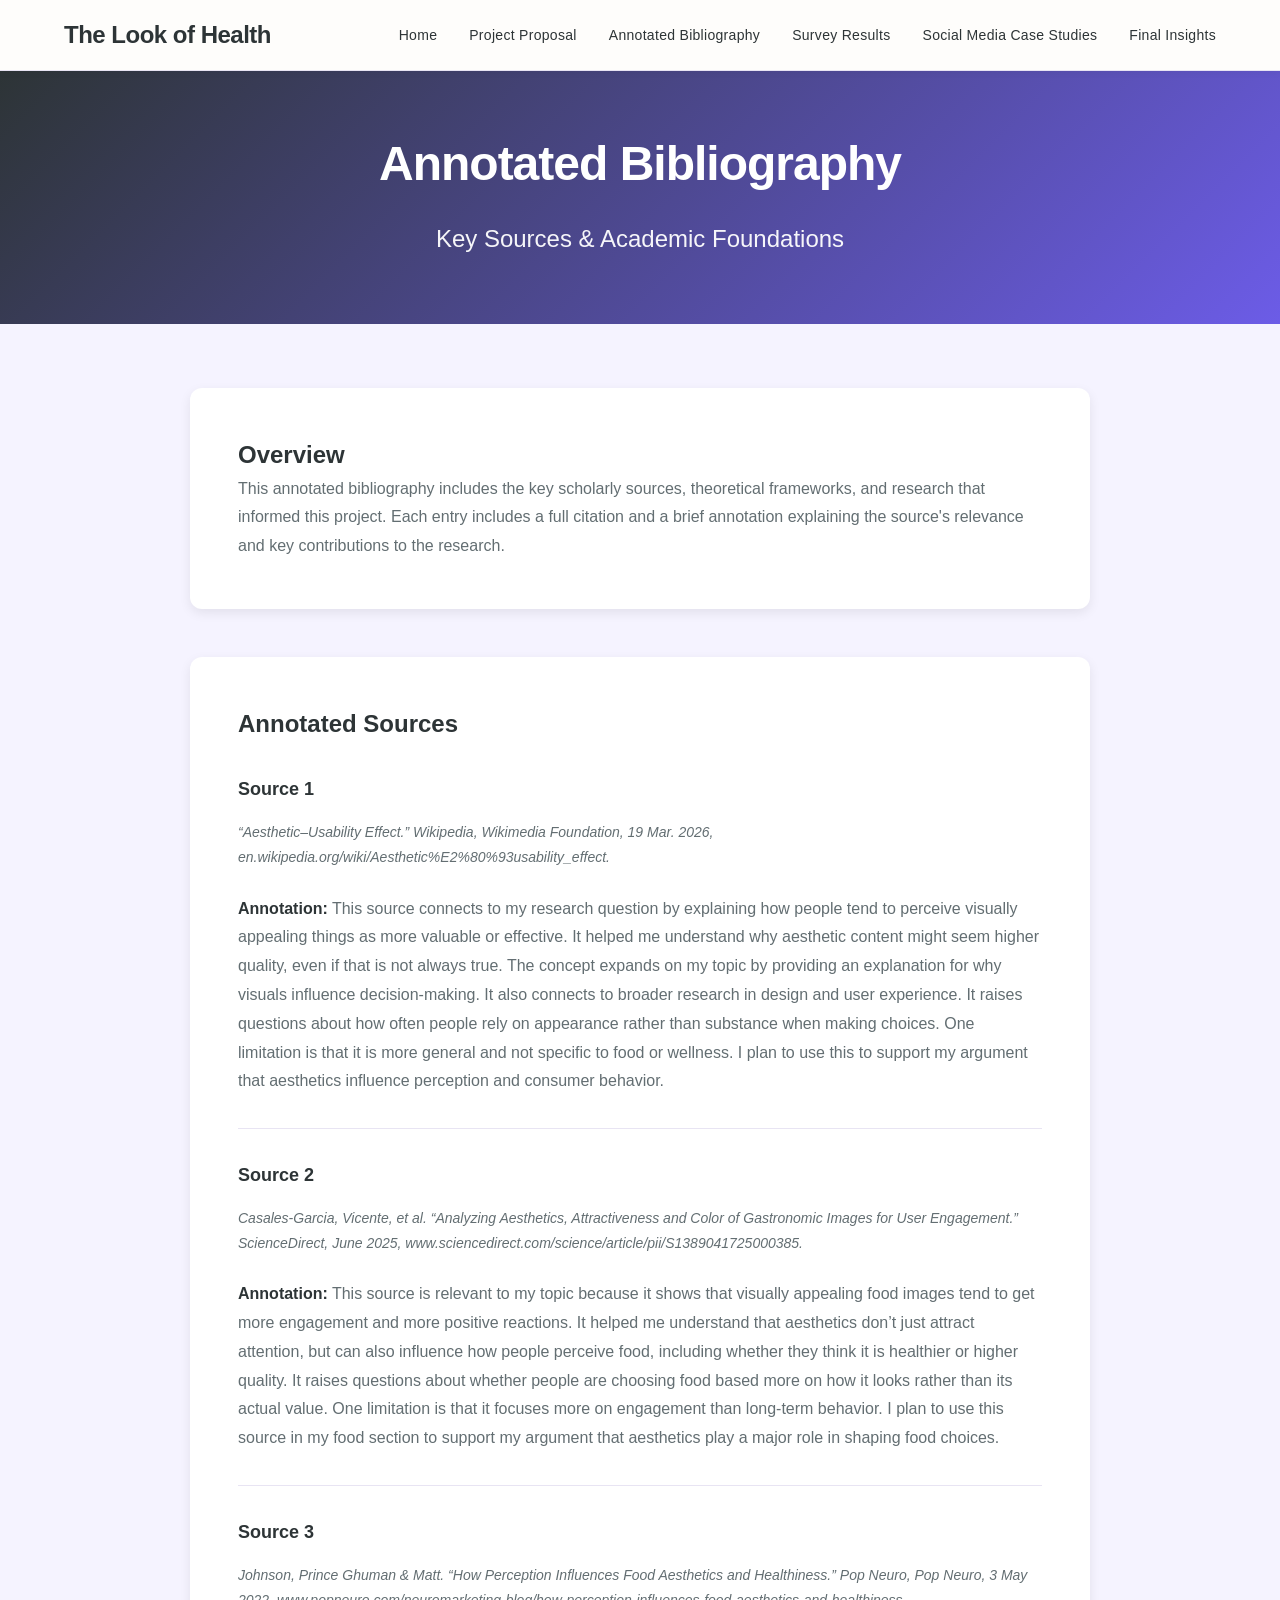
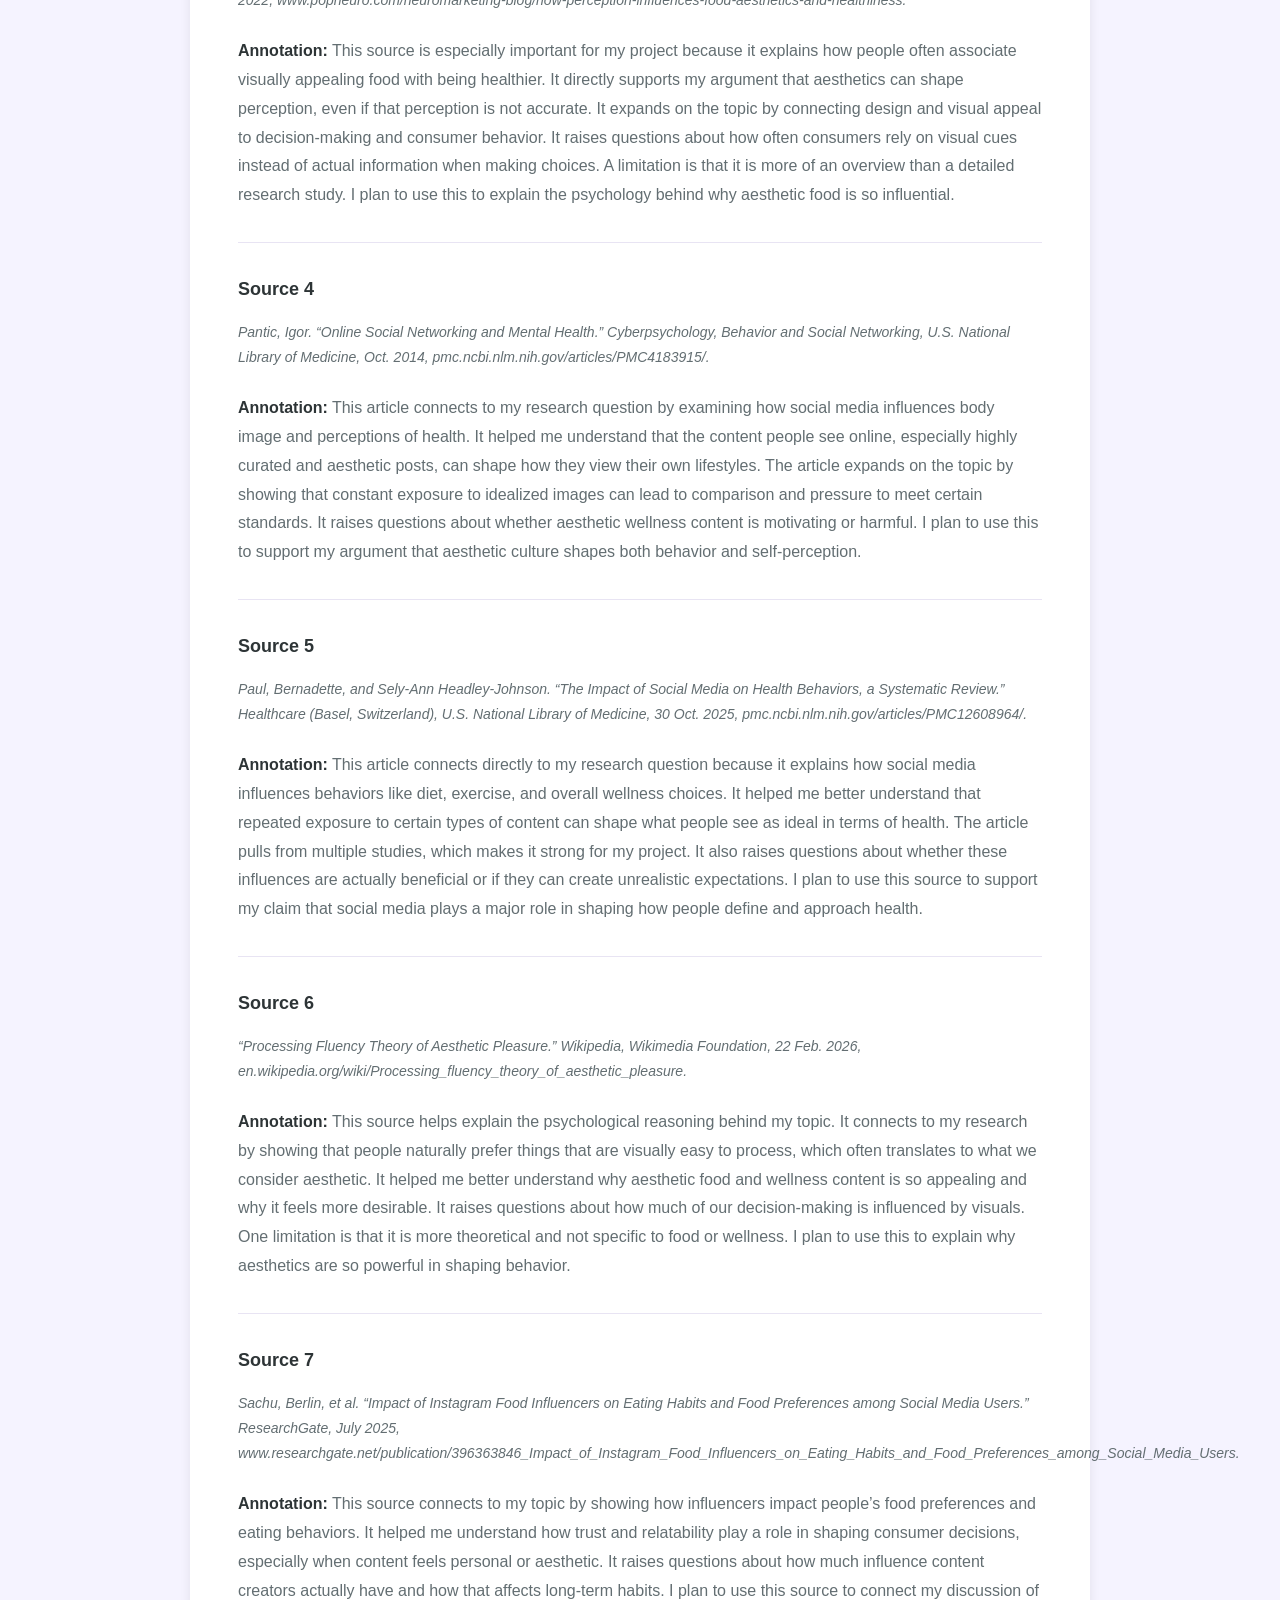
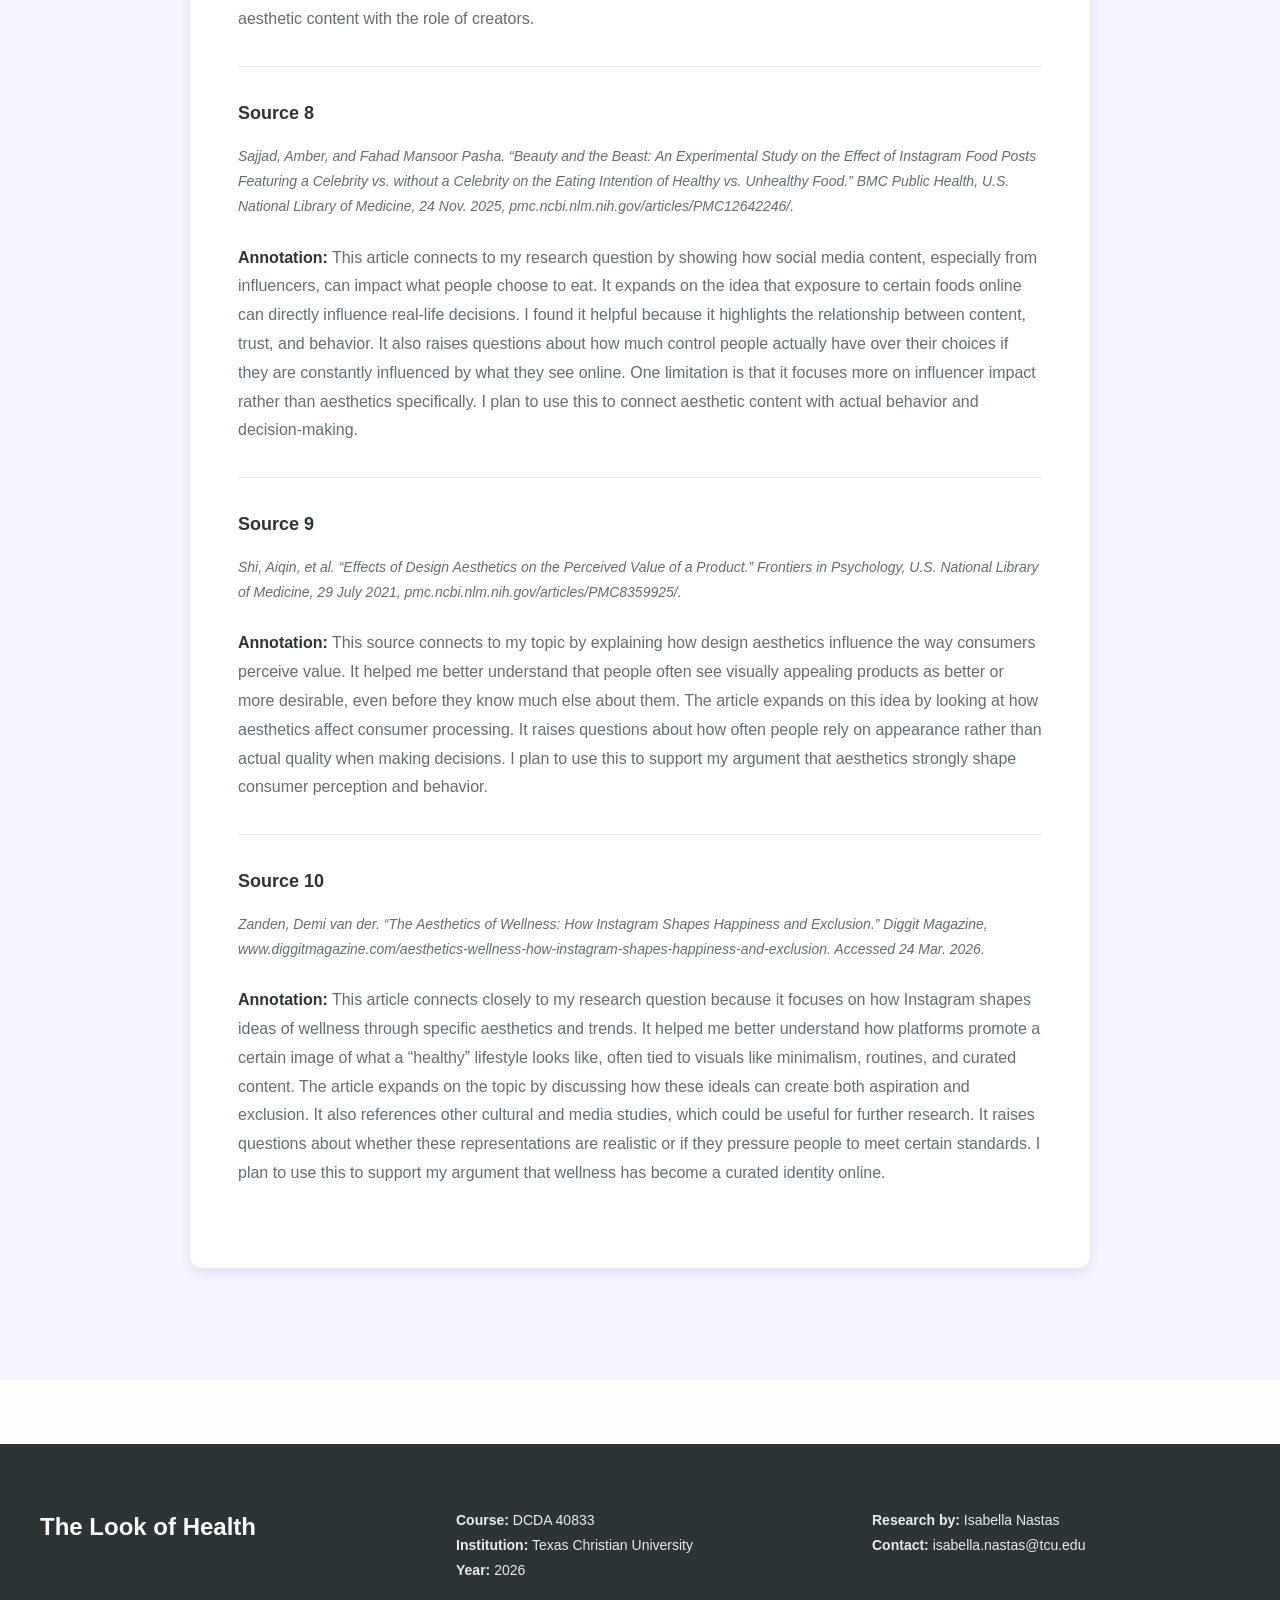
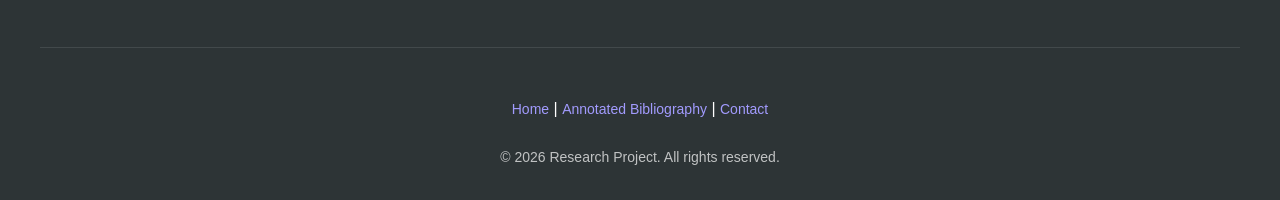
==== bibliography.html @ c499a83d "Pages set up Set up of all pages and insert content on proposal and biblipgraphy" ====
<!DOCTYPE html>
<html lang="en">
<head>
    <meta charset="UTF-8">
    <meta name="viewport" content="width=device-width, initial-scale=1.0">
    <title>Annotated Bibliography - The Look of Health</title>
    <link rel="stylesheet" href="styles.css">
</head>
<body>
    <!-- ==================== NAVIGATION BAR ==================== -->
    <nav class="navbar">
        <div class="nav-container">
            <div class="nav-brand">
                <a href="index.html">The Look of Health</a>
            </div>

            <!-- Hamburger Menu for Mobile -->
            <button class="nav-toggle" id="navToggle" aria-label="Toggle navigation">
                <span></span>
                <span></span>
                <span></span>
            </button>

            <!-- Navigation Menu -->
            <ul class="nav-menu" id="navMenu">
                <li><a href="index.html" class="nav-link">Home</a></li>
                <li><a href="proposal.html" class="nav-link">Project Proposal</a></li>
                <li><a href="bibliography.html" class="nav-link">Annotated Bibliography</a></li>
                <li><a href="survey.html" class="nav-link">Survey Results</a></li>
                <li><a href="case-studies.html" class="nav-link">Social Media Case Studies</a></li>
                <li><a href="insights.html" class="nav-link">Final Insights</a></li>
            </ul>
        </div>
    </nav>

    <!-- ==================== PAGE HEADER ==================== -->
    <section class="page-header">
        <div class="container">
            <h1>Annotated Bibliography</h1>
            <p class="page-subtitle">Key Sources & Academic Foundations</p>
        </div>
    </section>

    <!-- ==================== MAIN CONTENT ==================== -->
    <section class="content-section bibliography-section">
        <div class="container">
            
            <!-- INTRODUCTION -->
            <div class="content-card">
                <h2>Overview</h2>
                <p>
                    This annotated bibliography includes the key scholarly sources, 
                    theoretical frameworks, and research that informed this project. 
                    Each entry includes a full citation and a brief annotation explaining 
                    the source's relevance and key contributions to the research.
                </p>
            </div>

            <!-- ANNOTATED SOURCES -->
            <div class="content-card">
                <h2>Annotated Sources</h2>
                
                <div class="bibliography-entry">
                    <h3>Source 1</h3>
                    <p class="citation">“Aesthetic–Usability Effect.” Wikipedia, Wikimedia Foundation, 19 Mar. 2026, en.wikipedia.org/wiki/Aesthetic%E2%80%93usability_effect.</p>
                    <p class="annotation">
                        <strong>Annotation:</strong> This source connects to my research question by explaining how people tend to perceive visually appealing things as more valuable or effective. It helped me understand why aesthetic content might seem higher quality, even if that is not always true. The concept expands on my topic by providing an explanation for why visuals influence decision-making. It also connects to broader research in design and user experience. It raises questions about how often people rely on appearance rather than substance when making choices. One limitation is that it is more general and not specific to food or wellness. I plan to use this to support my argument that aesthetics influence perception and consumer behavior.
                    </p>
                </div>

                <div class="bibliography-entry">
                    <h3>Source 2</h3>
                    <p class="citation">Casales-Garcia, Vicente, et al. “Analyzing Aesthetics, Attractiveness and Color of Gastronomic Images for User Engagement.” ScienceDirect, June 2025, www.sciencedirect.com/science/article/pii/S1389041725000385. </p>
                    <p class="annotation">
                        <strong>Annotation:</strong> This source is relevant to my topic because it shows that visually appealing food images tend to get more engagement and more positive reactions. It helped me understand that aesthetics don’t just attract attention, but can also influence how people perceive food, including whether they think it is healthier or higher quality. It raises questions about whether people are choosing food based more on how it looks rather than its actual value. One limitation is that it focuses more on engagement than long-term behavior. I plan to use this source in my food section to support my argument that aesthetics play a major role in shaping food choices.
                    </p>
                </div>

                <div class="bibliography-entry">
                    <h3>Source 3</h3>
                    <p class="citation">Johnson, Prince Ghuman & Matt. “How Perception Influences Food Aesthetics and Healthiness.” Pop Neuro, Pop Neuro, 3 May 2022, www.popneuro.com/neuromarketing-blog/how-perception-influences-food-aesthetics-and-healthiness.</p>
                    <p class="annotation">
                        <strong>Annotation:</strong> This source is especially important for my project because it explains how people often associate visually appealing food with being healthier. It directly supports my argument that aesthetics can shape perception, even if that perception is not accurate. It expands on the topic by connecting design and visual appeal to decision-making and consumer behavior. It raises questions about how often consumers rely on visual cues instead of actual information when making choices. A limitation is that it is more of an overview than a detailed research study. I plan to use this to explain the psychology behind why aesthetic food is so influential.
                    </p>
                </div>

                <div class="bibliography-entry">
                    <h3>Source 4</h3>
                    <p class="citation">Pantic, Igor. “Online Social Networking and Mental Health.” Cyberpsychology, Behavior and Social Networking, U.S. National Library of Medicine, Oct. 2014, pmc.ncbi.nlm.nih.gov/articles/PMC4183915/. </p>
                    <p class="annotation">
                        <strong>Annotation:</strong> This article connects to my research question by examining how social media influences body image and perceptions of health. It helped me understand that the content people see online, especially highly curated and aesthetic posts, can shape how they view their own lifestyles. The article expands on the topic by showing that constant exposure to idealized images can lead to comparison and pressure to meet certain standards. It raises questions about whether aesthetic wellness content is motivating or harmful. I plan to use this to support my argument that aesthetic culture shapes both behavior and self-perception.
                    </p>
                </div>

                <div class="bibliography-entry">
                    <h3>Source 5</h3>
                    <p class="citation">Paul, Bernadette, and Sely-Ann Headley-Johnson. “The Impact of Social Media on Health Behaviors, a Systematic Review.” Healthcare (Basel, Switzerland), U.S. National Library of Medicine, 30 Oct. 2025, pmc.ncbi.nlm.nih.gov/articles/PMC12608964/.</p>
                    <p class="annotation">
                        <strong>Annotation:</strong> This article connects directly to my research question because it explains how social media influences behaviors like diet, exercise, and overall wellness choices. It helped me better understand that repeated exposure to certain types of content can shape what people see as ideal in terms of health. The article pulls from multiple studies, which makes it strong for my project. It also raises questions about whether these influences are actually beneficial or if they can create unrealistic expectations. I plan to use this source to support my claim that social media plays a major role in shaping how people define and approach health.
                    </p>
                </div>

                <div class="bibliography-entry">
                    <h3>Source 6</h3>
                    <p class="citation">“Processing Fluency Theory of Aesthetic Pleasure.” Wikipedia, Wikimedia Foundation, 22 Feb. 2026, en.wikipedia.org/wiki/Processing_fluency_theory_of_aesthetic_pleasure. </p>
                    <p class="annotation">
                        <strong>Annotation:</strong> This source helps explain the psychological reasoning behind my topic. It connects to my research by showing that people naturally prefer things that are visually easy to process, which often translates to what we consider aesthetic. It helped me better understand why aesthetic food and wellness content is so appealing and why it feels more desirable. It raises questions about how much of our decision-making is influenced by visuals. One limitation is that it is more theoretical and not specific to food or wellness. I plan to use this to explain why aesthetics are so powerful in shaping behavior.

                    </p>
                </div>

                <div class="bibliography-entry">
                    <h3>Source 7</h3>
                    <p class="citation">Sachu, Berlin, et al. “Impact of Instagram Food Influencers on Eating Habits and Food Preferences among Social Media Users.” ResearchGate, July 2025, www.researchgate.net/publication/396363846_Impact_of_Instagram_Food_Influencers_on_Eating_Habits_and_Food_Preferences_among_Social_Media_Users. </p>
                    <p class="annotation">
                        <strong>Annotation:</strong> This source connects to my topic by showing how influencers impact people’s food preferences and eating behaviors. It helped me understand how trust and relatability play a role in shaping consumer decisions, especially when content feels personal or aesthetic. It raises questions about how much influence content creators actually have and how that affects long-term habits. I plan to use this source to connect my discussion of aesthetic content with the role of creators.

                    </p>
                </div>

                <div class="bibliography-entry">
                    <h3>Source 8</h3>
                    <p class="citation">Sajjad, Amber, and Fahad Mansoor Pasha. “Beauty and the Beast: An Experimental Study on the Effect of Instagram Food Posts Featuring a Celebrity vs. without a Celebrity on the Eating Intention of Healthy vs. Unhealthy Food.” BMC Public Health, U.S. National Library of Medicine, 24 Nov. 2025, pmc.ncbi.nlm.nih.gov/articles/PMC12642246/. </p>
                    <p class="annotation">
                        <strong>Annotation:</strong> This article connects to my research question by showing how social media content, especially from influencers, can impact what people choose to eat. It expands on the idea that exposure to certain foods online can directly influence real-life decisions. I found it helpful because it highlights the relationship between content, trust, and behavior. It also raises questions about how much control people actually have over their choices if they are constantly influenced by what they see online. One limitation is that it focuses more on influencer impact rather than aesthetics specifically. I plan to use this to connect aesthetic content with actual behavior and decision-making.
                    </p>
                </div>

                <div class="bibliography-entry">
                    <h3>Source 9</h3>
                    <p class="citation">Shi, Aiqin, et al. “Effects of Design Aesthetics on the Perceived Value of a Product.” Frontiers in Psychology, U.S. National Library of Medicine, 29 July 2021, pmc.ncbi.nlm.nih.gov/articles/PMC8359925/. </p>
                    <p class="annotation">
                        <strong>Annotation:</strong> This source connects to my topic by explaining how design aesthetics influence the way consumers perceive value. It helped me better understand that people often see visually appealing products as better or more desirable, even before they know much else about them. The article expands on this idea by looking at how aesthetics affect consumer processing. It raises questions about how often people rely on appearance rather than actual quality when making decisions. I plan to use this to support my argument that aesthetics strongly shape consumer perception and behavior.
                    </p>
                </div>

                <div class="bibliography-entry">
                    <h3>Source 10</h3>
                    <p class="citation">Zanden, Demi van der. “The Aesthetics of Wellness: How Instagram Shapes Happiness and Exclusion.” Diggit Magazine, www.diggitmagazine.com/aesthetics-wellness-how-instagram-shapes-happiness-and-exclusion. Accessed 24 Mar. 2026. </p>
                    <p class="annotation">
                        <strong>Annotation:</strong> This article connects closely to my research question because it focuses on how Instagram shapes ideas of wellness through specific aesthetics and trends. It helped me better understand how platforms promote a certain image of what a “healthy” lifestyle looks like, often tied to visuals like minimalism, routines, and curated content. The article expands on the topic by discussing how these ideals can create both aspiration and exclusion. It also references other cultural and media studies, which could be useful for further research. It raises questions about whether these representations are realistic or if they pressure people to meet certain standards. I plan to use this to support my argument that wellness has become a curated identity online.
                    </p>
                </div>
        
    </section>

    <!-- ==================== FOOTER ==================== -->
    <footer class="footer">
        <div class="footer-container">
            <div class="footer-content">
                <h3>The Look of Health</h3>
                <p>
                    <strong>Course:</strong> DCDA 40833<br>
                    <strong>Institution:</strong> Texas Christian University<br>
                    <strong>Year:</strong> 2026
                </p>
                <p>
                    <strong>Research by:</strong> Isabella Nastas<br>
                    <strong>Contact:</strong> isabella.nastas@tcu.edu
                </p>
            </div>
            <div class="footer-links">
                <a href="index.html">Home</a> | 
                <a href="bibliography.html">Annotated Bibliography</a> | 
                <a href="mailto:[your.email@university.edu]">Contact</a>
            </div>
            <p class="footer-credit">
                © 2026 Research Project. All rights reserved.
            </p>
        </div>
    </footer>

    <!-- ==================== MOBILE MENU SCRIPT ==================== -->
    <script>
        const navToggle = document.getElementById('navToggle');
        const navMenu = document.getElementById('navMenu');

        // Toggle menu visibility when hamburger is clicked
        navToggle.addEventListener('click', function() {
            navMenu.classList.toggle('active');
            navToggle.classList.toggle('active');
        });

        // Close menu when a link is clicked
        const navLinks = navMenu.querySelectorAll('a');
        navLinks.forEach(link => {
            link.addEventListener('click', function() {
                navMenu.classList.remove('active');
                navToggle.classList.remove('active');
            });
        });

        // Close menu when clicking outside
        document.addEventListener('click', function(event) {
            if (!event.target.closest('nav')) {
                navMenu.classList.remove('active');
                navToggle.classList.remove('active');
            }
        });
    </script>
</body>
</html>
---- styles.css ----
/* =====================================================
   THE LOOK OF HEALTH - RESEARCH PROJECT STYLESHEET
   
   Modern, clean, editorial design for social media
   aesthetics and wellness research
   ===================================================== */

/* ==================== VARIABLES & RESET ==================== */
:root {
    /* Color Palette: Soft, elevated, wellness-inspired */
    --color-primary: #2d3436;           /* Deep charcoal */
    --color-secondary: #a29bfe;         /* Soft lavender */
    --color-accent: #6c5ce7;            /* Purple accent */
    --color-light: #f5f3ff;             /* Off-white lavender */
    --color-cream: #fefdfb;             /* Warm cream */
    --color-border: #e8e4f3;            /* Soft border */
    --color-text-dark: #2d3436;         /* Primary text */
    --color-text-light: #636e72;        /* Secondary text */
    --color-success: #55efc4;           /* Soft teal */
    
    /* Spacing */
    --space-xs: 0.5rem;
    --space-sm: 1rem;
    --space-md: 1.5rem;
    --space-lg: 2rem;
    --space-xl: 3rem;
    --space-xxl: 4rem;
    
    /* Typography */
    --font-family: -apple-system, BlinkMacSystemFont, 'Segoe UI', 'Helvetica Neue', sans-serif;
    --font-mono: 'Courier New', monospace;
    --font-size-sm: 0.875rem;
    --font-size-base: 1rem;
    --font-size-lg: 1.125rem;
    --font-size-xl: 1.5rem;
    --font-size-2xl: 2rem;
    --font-size-3xl: 2.5rem;
    --font-size-4xl: 3rem;
    
    /* Line Heights */
    --line-height: 1.6;
    --line-height-tight: 1.2;
    --line-height-loose: 1.8;
    
    /* Shadows */
    --shadow-sm: 0 1px 2px rgba(0, 0, 0, 0.05);
    --shadow-md: 0 4px 12px rgba(0, 0, 0, 0.08);
    --shadow-lg: 0 12px 24px rgba(0, 0, 0, 0.12);
    
    /* Border Radius */
    --radius-sm: 4px;
    --radius-md: 8px;
    --radius-lg: 12px;
}

/* Reset and Global Styles */
* {
    margin: 0;
    padding: 0;
    box-sizing: border-box;
}

html {
    scroll-behavior: smooth;
}

body {
    font-family: var(--font-family);
    font-size: var(--font-size-base);
    line-height: var(--line-height);
    color: var(--color-text-dark);
    background-color: var(--color-cream);
}

/* ==================== UTILITY CLASSES ==================== */
.container {
    max-width: 1200px;
    margin: 0 auto;
    padding: 0 var(--space-md);
}

/* ==================== NAVIGATION BAR ==================== */
.navbar {
    background-color: var(--color-cream);
    border-bottom: 1px solid var(--color-border);
    position: sticky;
    top: 0;
    z-index: 1000;
    box-shadow: 0 2px 8px rgba(0, 0, 0, 0.04);
}

.nav-container {
    max-width: 1200px;
    margin: 0 auto;
    padding: var(--space-sm) var(--space-md);
    display: flex;
    justify-content: space-between;
    align-items: center;
}

.nav-brand a {
    font-size: var(--font-size-xl);
    font-weight: 700;
    color: var(--color-primary);
    text-decoration: none;
    letter-spacing: -0.5px;
    transition: color 0.3s ease;
}

.nav-brand a:hover {
    color: var(--color-accent);
}

/* Navigation Menu */
.nav-menu {
    display: flex;
    list-style: none;
    gap: var(--space-lg);
    align-items: center;
}

.nav-link {
    color: var(--color-text-dark);
    text-decoration: none;
    font-size: var(--font-size-sm);
    font-weight: 500;
    letter-spacing: 0.3px;
    transition: color 0.3s ease;
    position: relative;
}

.nav-link:hover {
    color: var(--color-accent);
}

.nav-link::after {
    content: '';
    position: absolute;
    bottom: -4px;
    left: 0;
    width: 0;
    height: 2px;
    background-color: var(--color-accent);
    transition: width 0.3s ease;
}

.nav-link:hover::after {
    width: 100%;
}

/* Mobile Menu Toggle Button */
.nav-toggle {
    display: none;
    flex-direction: column;
    background: none;
    border: none;
    cursor: pointer;
    gap: 5px;
}

.nav-toggle span {
    width: 24px;
    height: 2px;
    background-color: var(--color-text-dark);
    transition: all 0.3s ease;
    border-radius: 2px;
}

.nav-toggle.active span:nth-child(1) {
    transform: rotate(45deg) translate(8px, 8px);
}

.nav-toggle.active span:nth-child(2) {
    opacity: 0;
}

.nav-toggle.active span:nth-child(3) {
    transform: rotate(-45deg) translate(8px, -8px);
}

/* ==================== RESPONSIVE NAVIGATION ==================== */
@media (max-width: 768px) {
    .nav-toggle {
        display: flex;
    }

    .nav-menu {
        position: absolute;
        top: 100%;
        left: 0;
        width: 100%;
        background-color: var(--color-cream);
        flex-direction: column;
        gap: 0;
        max-height: 0;
        overflow: hidden;
        transition: max-height 0.3s ease;
        border-top: 1px solid var(--color-border);
        border-bottom: 1px solid var(--color-border);
    }

    .nav-menu.active {
        max-height: 500px;
    }

    .nav-link {
        display: block;
        padding: var(--space-sm) var(--space-md);
        border-bottom: 1px solid var(--color-border);
    }

    .nav-link::after {
        display: none;
    }
}

/* ==================== HERO SECTION ==================== */
.hero {
    background: linear-gradient(135deg, var(--color-primary) 0%, var(--color-accent) 100%);
    color: white;
    padding: var(--space-xxl) var(--space-md);
    text-align: center;
    min-height: 60vh;
    display: flex;
    align-items: center;
    justify-content: center;
}

.hero-content {
    max-width: 900px;
    margin: 0 auto;
}

.hero-title {
    font-size: var(--font-size-4xl);
    font-weight: 700;
    margin-bottom: var(--space-md);
    letter-spacing: -1px;
    line-height: var(--line-height-tight);
}

.hero-subtitle {
    font-size: var(--font-size-2xl);
    font-weight: 300;
    margin-bottom: var(--space-lg);
    opacity: 0.95;
    line-height: var(--line-height-loose);
}

.hero-description {
    font-size: var(--font-size-lg);
    opacity: 0.9;
    line-height: var(--line-height-loose);
    max-width: 700px;
    margin: 0 auto;
}

@media (max-width: 768px) {
    .hero {
        padding: var(--space-xl) var(--space-md);
        min-height: auto;
    }

    .hero-title {
        font-size: var(--font-size-3xl);
    }

    .hero-subtitle {
        font-size: var(--font-size-xl);
    }

    .hero-description {
        font-size: var(--font-size-base);
    }
}

/* ==================== INTRO SECTION ==================== */
.intro-section {
    background-color: var(--color-light);
    padding: var(--space-xxl) var(--space-md);
}

.intro-wrapper {
    max-width: 800px;
    margin: 0 auto;
}

.intro-paragraph {
    font-size: var(--font-size-lg);
    line-height: var(--line-height-loose);
    margin-bottom: var(--space-lg);
    color: var(--color-text-dark);
}

.cta-link {
    display: inline-block;
    color: var(--color-accent);
    text-decoration: none;
    font-weight: 600;
    font-size: var(--font-size-lg);
    margin-top: var(--space-md);
    transition: all 0.3s ease;
    position: relative;
}

.cta-link::after {
    content: '';
    position: absolute;
    bottom: -4px;
    left: 0;
    width: 0;
    height: 2px;
    background-color: var(--color-accent);
    transition: width 0.3s ease;
}

.cta-link:hover::after {
    width: 100%;
}

/* ==================== SECTION TITLES ==================== */
.section-title {
    font-size: var(--font-size-3xl);
    font-weight: 700;
    margin-bottom: var(--space-md);
    color: var(--color-primary);
    letter-spacing: -0.5px;
    line-height: var(--line-height-tight);
}

.section-subtitle {
    font-size: var(--font-size-lg);
    color: var(--color-text-light);
    text-align: center;
    margin-bottom: var(--space-xl);
}

.section-intro {
    font-size: var(--font-size-lg);
    color: var(--color-text-light);
    text-align: center;
    margin-bottom: var(--space-xl);
    max-width: 800px;
    margin-left: auto;
    margin-right: auto;
}

/* ==================== PAGE HEADER ==================== */
.page-header {
    background: linear-gradient(135deg, var(--color-primary) 0%, var(--color-accent) 100%);
    color: white;
    padding: var(--space-xxl) var(--space-md);
    text-align: center;
}

.page-header h1 {
    font-size: var(--font-size-4xl);
    font-weight: 700;
    margin-bottom: var(--space-md);
    letter-spacing: -1px;
    line-height: var(--line-height-tight);
}

.page-subtitle {
    font-size: var(--font-size-xl);
    font-weight: 300;
    opacity: 0.95;
    line-height: var(--line-height-loose);
}

@media (max-width: 768px) {
    .page-header {
        padding: var(--space-xl) var(--space-md);
    }

    .page-header h1 {
        font-size: var(--font-size-3xl);
    }

    .page-subtitle {
        font-size: var(--font-size-lg);
    }
}

/* ==================== THEMES SECTION ==================== */
.themes-section {
    background-color: var(--color-cream);
    padding: var(--space-xxl) var(--space-md);
}

.themes-grid {
    display: grid;
    grid-template-columns: repeat(auto-fit, minmax(280px, 1fr));
    gap: var(--space-xl);
    margin-top: var(--space-xl);
}

.theme-card {
    background-color: white;
    padding: var(--space-xl);
    border-radius: var(--radius-lg);
    box-shadow: var(--shadow-md);
    transition: all 0.3s ease;
    border-top: 4px solid var(--color-accent);
}

.theme-card:hover {
    transform: translateY(-4px);
    box-shadow: var(--shadow-lg);
}

.theme-card h3 {
    font-size: var(--font-size-xl);
    color: var(--color-primary);
    margin-bottom: var(--space-md);
    font-weight: 600;
}

.theme-card p {
    color: var(--color-text-light);
    line-height: var(--line-height-loose);
}

/* ==================== FINDINGS SECTION ==================== */
.findings-section {
    background-color: var(--color-light);
    padding: var(--space-xxl) var(--space-md);
}

.findings-grid {
    display: grid;
    grid-template-columns: repeat(auto-fit, minmax(300px, 1fr));
    gap: var(--space-xl);
    margin-top: var(--space-xl);
}

.finding-card {
    background-color: white;
    padding: var(--space-xl);
    border-radius: var(--radius-lg);
    box-shadow: var(--shadow-md);
    position: relative;
    overflow: hidden;
}

.finding-card::before {
    content: '';
    position: absolute;
    top: 0;
    left: 0;
    right: 0;
    height: 4px;
    background: linear-gradient(90deg, var(--color-accent), var(--color-secondary));
}

.finding-number {
    font-size: var(--font-size-3xl);
    font-weight: 700;
    color: var(--color-secondary);
    opacity: 0.3;
    margin-bottom: var(--space-sm);
}

.finding-card h3 {
    font-size: var(--font-size-xl);
    color: var(--color-primary);
    margin-bottom: var(--space-md);
    font-weight: 600;
}

.finding-card p {
    color: var(--color-text-light);
    line-height: var(--line-height-loose);
}

/* ==================== CONTENT SECTIONS ==================== */
.content-section {
    padding: var(--space-xxl) var(--space-md);
}

.proposal-section {
    background-color: var(--color-cream);
}

.bibliography-section {
    background-color: var(--color-light);
}

.survey-section {
    background-color: var(--color-cream);
}

.case-studies-section {
    background-color: var(--color-light);
}

.insights-section {
    background-color: var(--color-cream);
}

/* ==================== CONTENT CARDS ==================== */
.content-card {
    background-color: white;
    padding: var(--space-xl);
    border-radius: var(--radius-lg);
    box-shadow: var(--shadow-md);
    margin-bottom: var(--space-xl);
    max-width: 900px;
    margin-left: auto;
    margin-right: auto;
}

.content-card h3 {
    font-size: var(--font-size-xl);
    color: var(--color-primary);
    margin-bottom: var(--space-md);
    font-weight: 600;
}

.content-card p {
    color: var(--color-text-light);
    line-height: var(--line-height-loose);
    margin-bottom: var(--space-md);
}

.content-card p:last-child {
    margin-bottom: 0;
}

/* Lists within content cards */
.research-list,
.sources-list,
.implications-list {
    list-style: none;
    padding: 0;
    margin: var(--space-md) 0;
}

.research-list li,
.sources-list li,
.implications-list li {
    padding: var(--space-sm) 0 var(--space-sm) var(--space-lg);
    position: relative;
    color: var(--color-text-light);
    line-height: var(--line-height-loose);
}

.research-list li::before,
.sources-list li::before,
.implications-list li::before {
    content: '→';
    position: absolute;
    left: 0;
    color: var(--color-accent);
    font-weight: 600;
}

/* ==================== DATA PLACEHOLDERS ==================== */
.data-placeholder,
.visualization-placeholder,
.case-study-media {
    background-color: var(--color-light);
    border: 2px dashed var(--color-border);
    border-radius: var(--radius-lg);
    padding: var(--space-xxl) var(--space-md);
    text-align: center;
    margin: var(--space-xl) 0;
    min-height: 300px;
    display: flex;
    align-items: center;
    justify-content: center;
}

.data-placeholder p,
.visualization-placeholder p,
.case-study-media p {
    font-size: var(--font-size-lg);
    color: var(--color-text-light);
    font-weight: 500;
}

.data-placeholder {
    max-width: 900px;
    margin: var(--space-xl) auto;
}

.visualization-placeholder {
    min-height: 400px;
}

/* ==================== VISUALIZATION CARDS ==================== */
.visualization-card {
    background-color: white;
    padding: var(--space-xl);
    border-radius: var(--radius-lg);
    box-shadow: var(--shadow-md);
    margin-bottom: var(--space-xl);
    max-width: 900px;
    margin-left: auto;
    margin-right: auto;
}

.visualization-card h3 {
    font-size: var(--font-size-xl);
    color: var(--color-primary);
    margin-bottom: var(--space-lg);
    font-weight: 600;
}

.visualization-description {
    color: var(--color-text-light);
    line-height: var(--line-height-loose);
    font-size: var(--font-size-sm);
    margin-top: var(--space-lg);
}

/* ==================== CASE STUDY CARDS ==================== */
.case-study-card {
    background-color: white;
    padding: var(--space-xl);
    border-radius: var(--radius-lg);
    box-shadow: var(--shadow-md);
    margin-bottom: var(--space-xl);
    max-width: 900px;
    margin-left: auto;
    margin-right: auto;
}

.case-study-card h2 {
    font-size: var(--font-size-xl);
    color: var(--color-primary);
    margin-bottom: var(--space-md);
    font-weight: 600;
}

.case-study-meta {
    font-size: var(--font-size-sm);
    color: var(--color-text-light);
    margin-bottom: var(--space-lg);
    padding-bottom: var(--space-lg);
    border-bottom: 1px solid var(--color-border);
}

.case-study-content {
    display: grid;
    grid-template-columns: 1fr 1fr;
    gap: var(--space-xl);
    align-items: start;
}

.case-study-text p {
    color: var(--color-text-light);
    line-height: var(--line-height-loose);
}

.case-study-text h3 {
    color: var(--color-primary);
    margin-bottom: var(--space-md);
    font-weight: 600;
}

.case-study-media {
    min-height: 250px;
}

@media (max-width: 768px) {
    .case-study-content {
        grid-template-columns: 1fr;
    }

    .case-study-media {
        min-height: 300px;
    }
}

/* ==================== BIBLIOGRAPHY ENTRIES ==================== */
.bibliography-entry {
    padding: var(--space-lg) 0;
    border-bottom: 1px solid var(--color-border);
}

.bibliography-entry:last-child {
    border-bottom: none;
}

.bibliography-entry h3 {
    font-size: var(--font-size-lg);
    color: var(--color-primary);
    margin-bottom: var(--space-sm);
    font-weight: 600;
}

.citation {
    font-style: italic;
    color: var(--color-text-light);
    margin-bottom: var(--space-md);
    font-size: var(--font-size-sm);
}

.annotation {
    color: var(--color-text-dark);
    line-height: var(--line-height-loose);
}

.annotation strong {
    color: var(--color-primary);
    font-weight: 600;
}

/* ==================== SURVEY QUOTES ==================== */
.survey-quote {
    border-left: 4px solid var(--color-accent);
    padding: var(--space-lg);
    padding-left: var(--space-xl);
    margin: var(--space-lg) 0;
    background-color: var(--color-light);
    border-radius: var(--radius-md);
    font-size: var(--font-size-lg);
    font-style: italic;
    color: var(--color-text-dark);
    line-height: var(--line-height-loose);
}

.survey-quote footer {
    font-style: normal;
    color: var(--color-text-light);
    margin-top: var(--space-md);
    font-size: var(--font-size-sm);
    display: block;
}

/* ==================== FOOTER ==================== */
.footer {
    background-color: var(--color-primary);
    color: white;
    padding: var(--space-xxl) var(--space-md) var(--space-lg);
    margin-top: var(--space-xxl);
}

.footer-container {
    max-width: 1200px;
    margin: 0 auto;
}

.footer-content {
    display: grid;
    grid-template-columns: repeat(auto-fit, minmax(300px, 1fr));
    gap: var(--space-xl);
    margin-bottom: var(--space-xl);
    padding-bottom: var(--space-xl);
    border-bottom: 1px solid rgba(255, 255, 255, 0.1);
}

.footer-content h3 {
    font-size: var(--font-size-xl);
    margin-bottom: var(--space-md);
    font-weight: 600;
}

.footer-content p {
    font-size: var(--font-size-sm);
    line-height: var(--line-height-loose);
    opacity: 0.9;
    margin-bottom: var(--space-sm);
}

.footer-content strong {
    font-weight: 600;
}

.footer-links {
    text-align: center;
    margin-bottom: var(--space-md);
}

.footer-links a {
    color: var(--color-secondary);
    text-decoration: none;
    font-size: var(--font-size-sm);
    transition: color 0.3s ease;
}

.footer-links a:hover {
    color: white;
}

.footer-credit {
    text-align: center;
    font-size: var(--font-size-sm);
    opacity: 0.7;
}

@media (max-width: 768px) {
    .footer-content {
        grid-template-columns: 1fr;
    }
}

/* ==================== RESPONSIVE ADJUSTMENTS ==================== */
@media (max-width: 768px) {
    :root {
        --font-size-3xl: 1.875rem;
        --font-size-2xl: 1.5rem;
        --font-size-xl: 1.25rem;
    }

    .section-title {
        font-size: var(--font-size-2xl);
    }

    .themes-grid,
    .findings-grid {
        grid-template-columns: 1fr;
    }

    .content-card {
        padding: var(--space-lg);
    }
}

@media (max-width: 480px) {
    :root {
        --space-xxl: 2.5rem;
        --space-xl: 1.5rem;
        --font-size-4xl: 2rem;
        --font-size-3xl: 1.5rem;
    }

    .hero {
        padding: var(--space-xl) var(--space-md);
    }

    .hero-title {
        font-size: var(--font-size-3xl);
    }

    .hero-subtitle {
        font-size: var(--font-size-lg);
    }

    .nav-brand a {
        font-size: var(--font-size-lg);
    }

    .data-placeholder,
    .visualization-placeholder {
        min-height: 250px;
    }
}

/* ==================== ACCESSIBILITY ==================== */
@media (prefers-reduced-motion: reduce) {
    * {
        animation-duration: 0.01ms !important;
        animation-iteration-count: 1 !important;
        transition-duration: 0.01ms !important;
    }
}

/* ==================== PRINT STYLES ==================== */
@media print {
    .navbar,
    .nav-toggle {
        display: none;
    }

    body {
        background-color: white;
    }

    .hero {
        background: var(--color-primary);
    }

    section {
        page-break-inside: avoid;
    }

    .data-placeholder,
    .visualization-placeholder,
    .case-study-media {
        border: 1px solid var(--color-border);
        page-break-inside: avoid;
    }
}
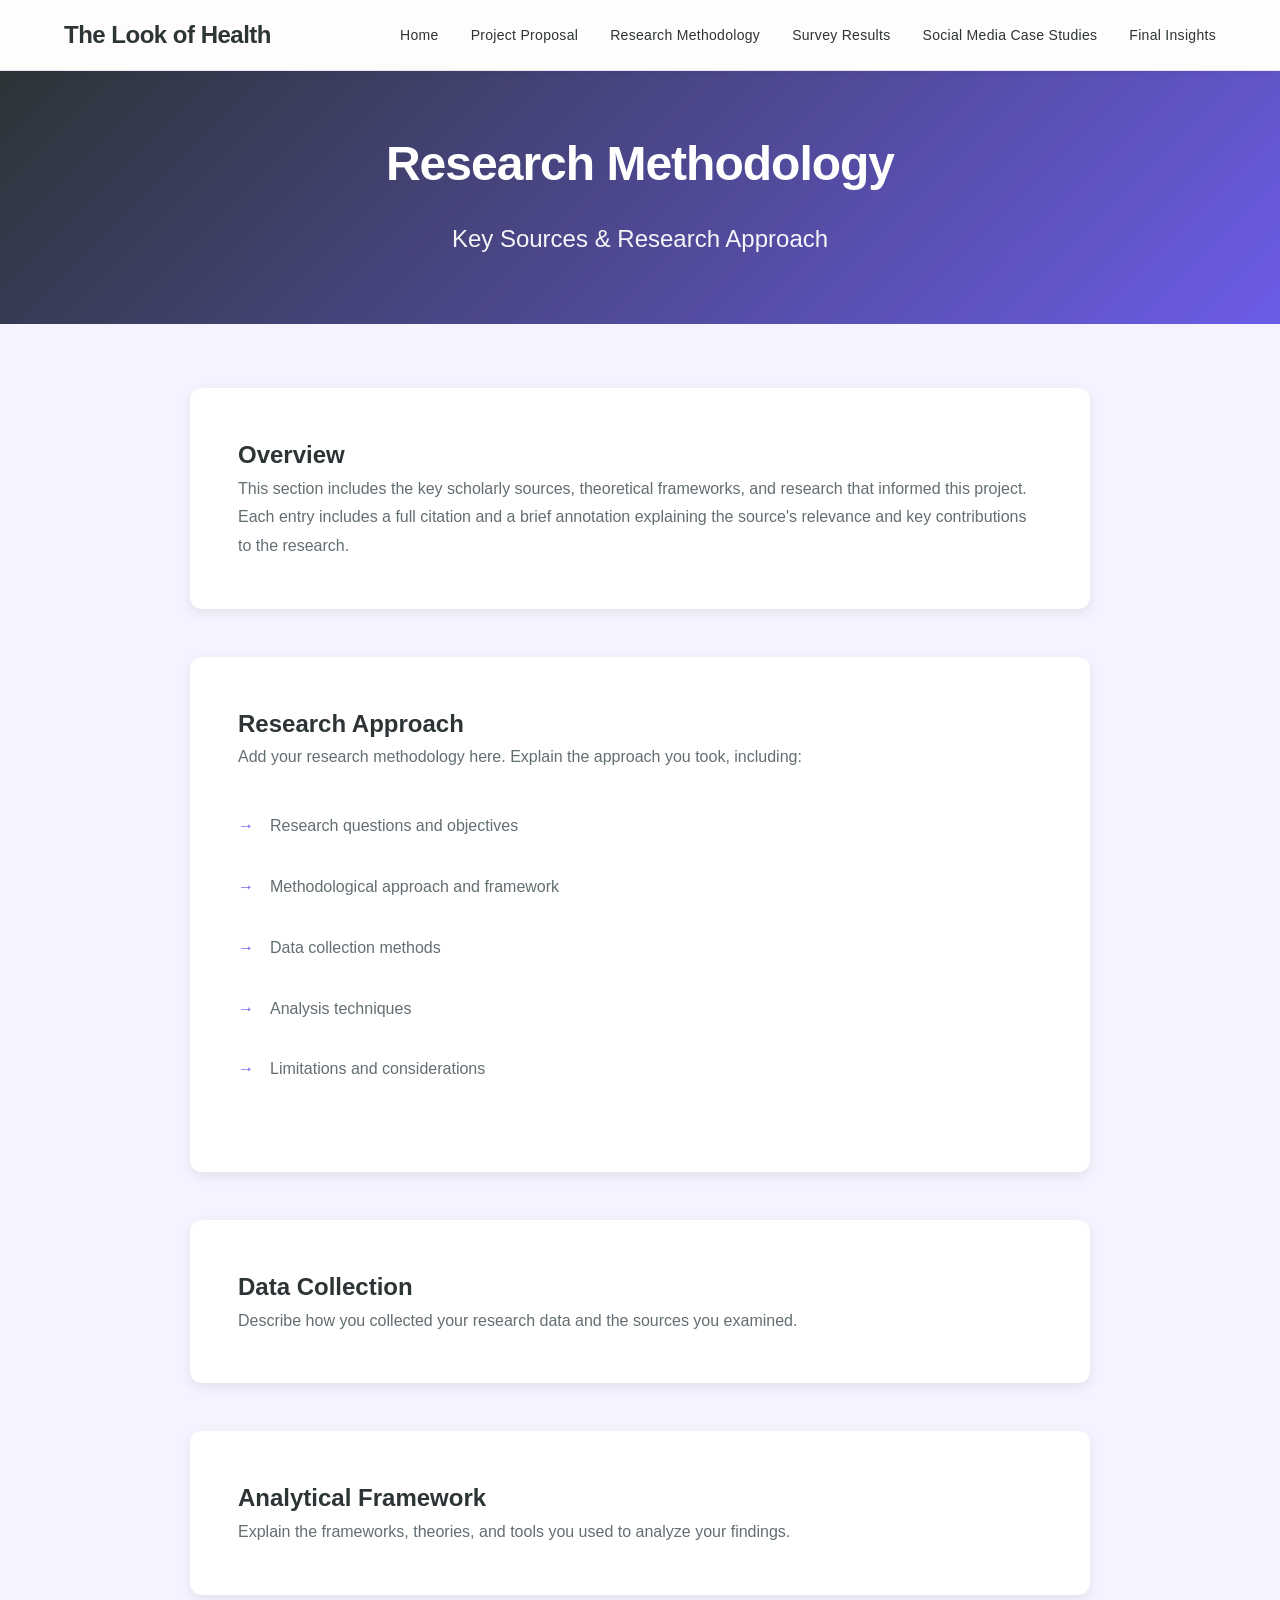
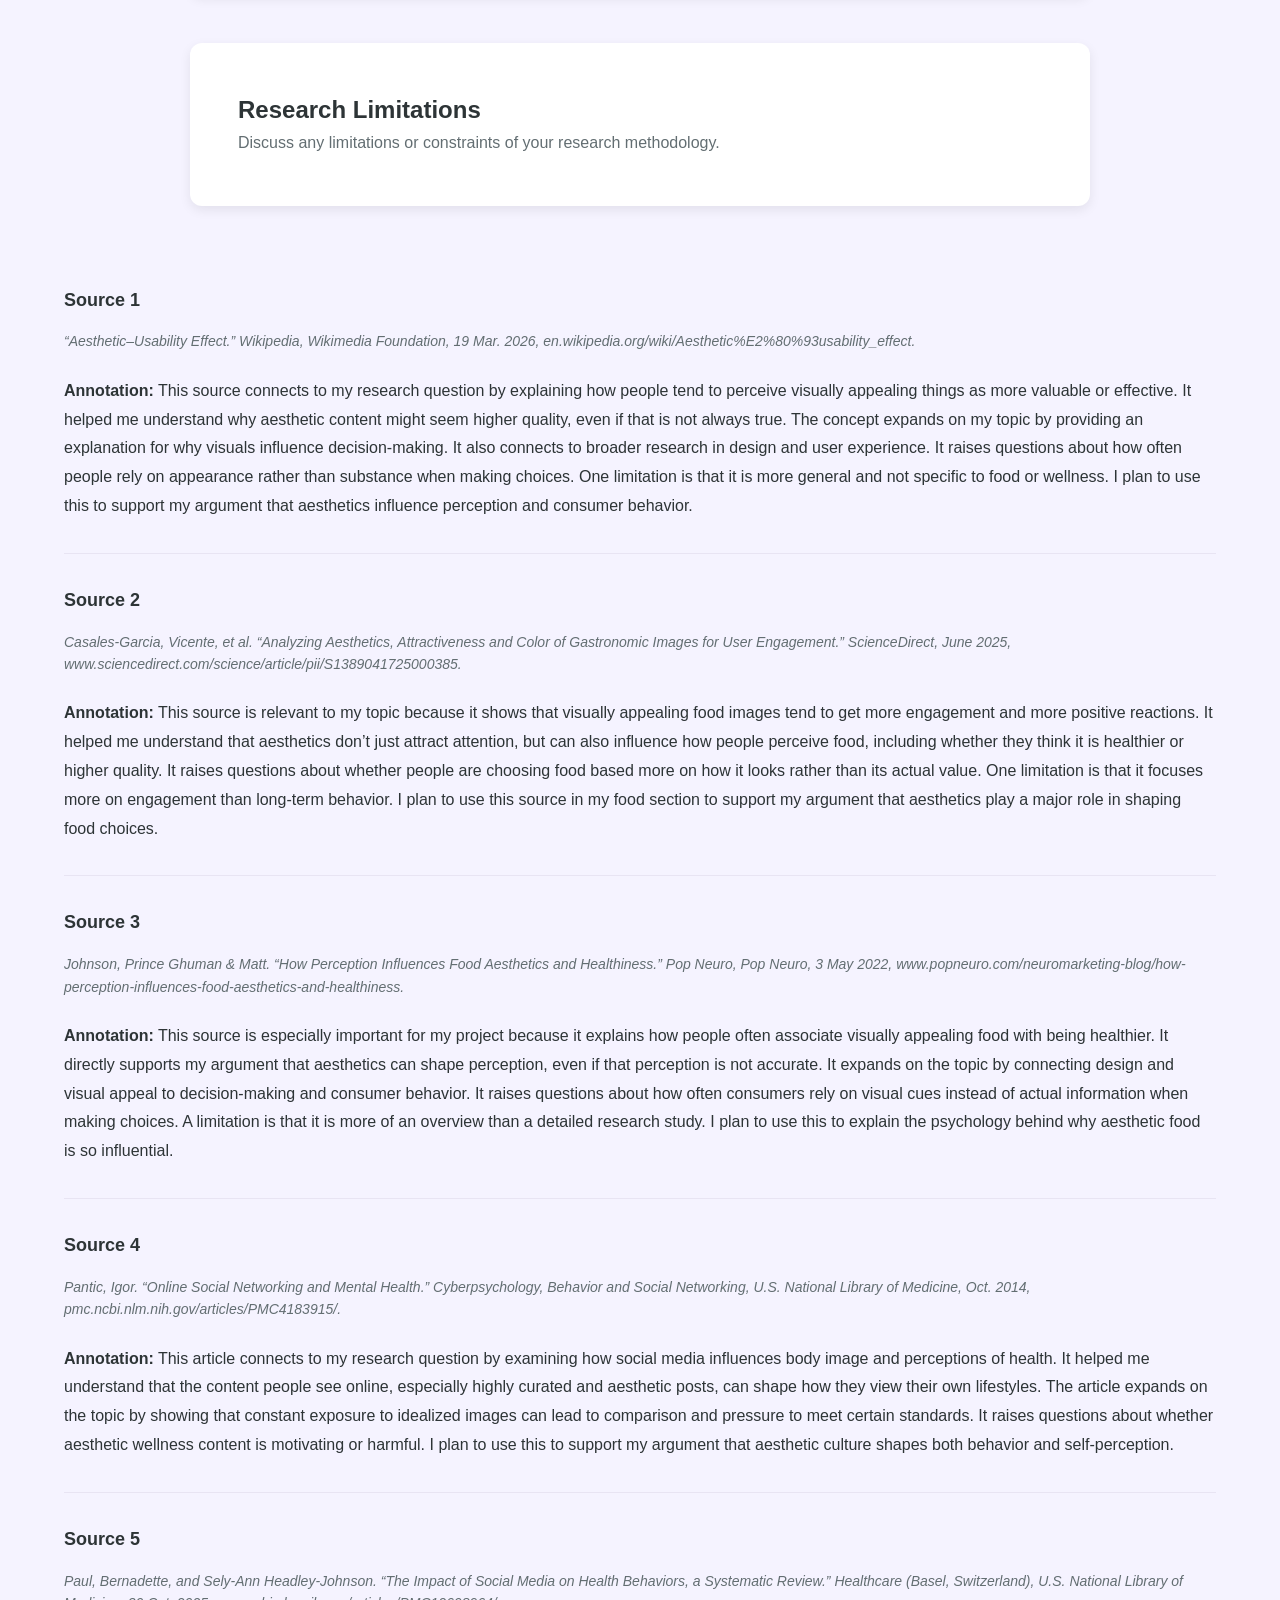
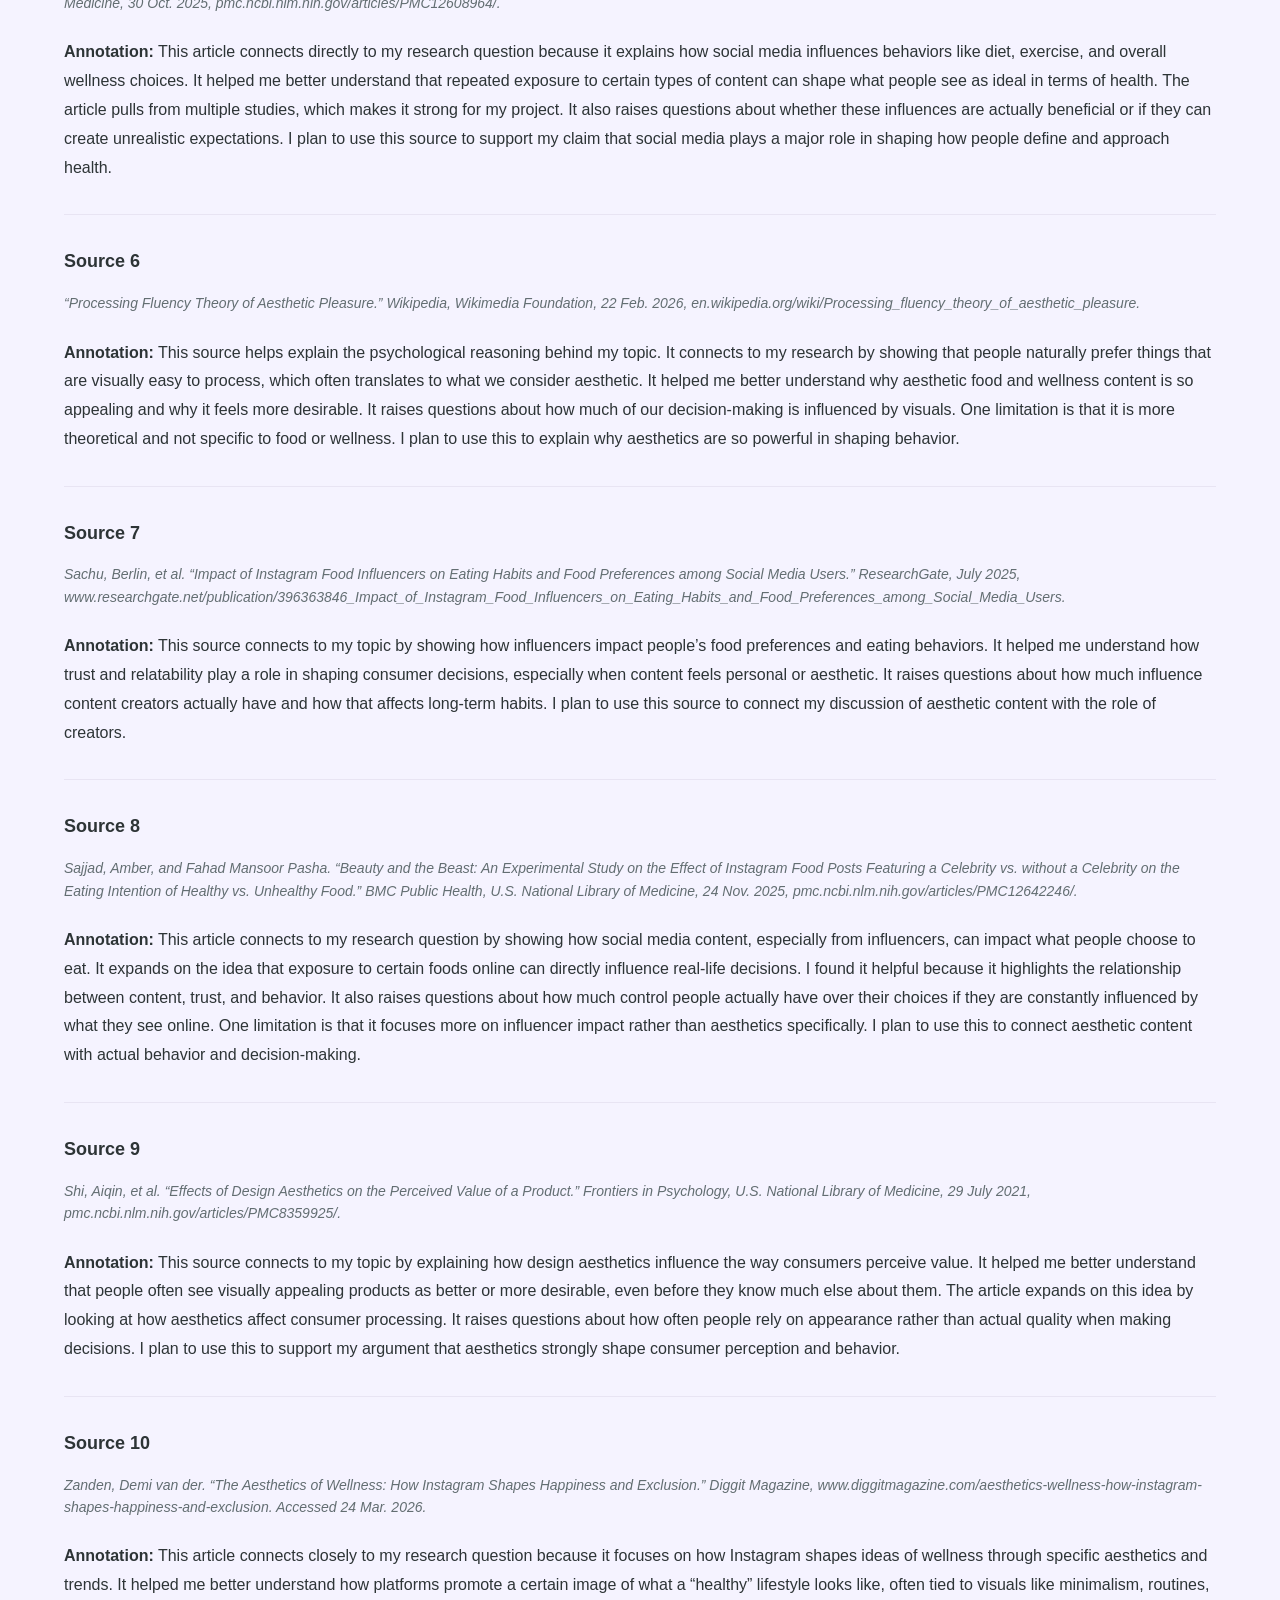
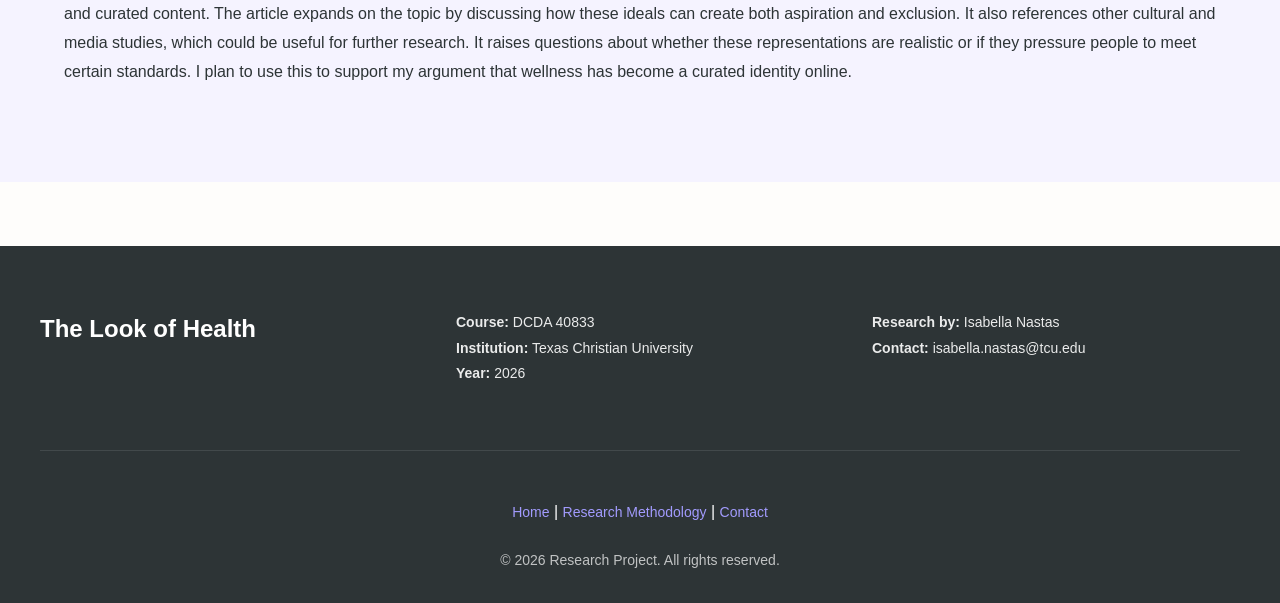
==== commit 5acaee1e: "edits lots of content added" ====
--- a/bibliography.html
+++ b/bibliography.html
@@ -3,7 +3,7 @@
 <head>
     <meta charset="UTF-8">
     <meta name="viewport" content="width=device-width, initial-scale=1.0">
-    <title>Annotated Bibliography - The Look of Health</title>
+    <title>Research Methodology - The Look of Health</title>
     <link rel="stylesheet" href="styles.css">
 </head>
 <body>
@@ -25,7 +25,7 @@
             <ul class="nav-menu" id="navMenu">
                 <li><a href="index.html" class="nav-link">Home</a></li>
                 <li><a href="proposal.html" class="nav-link">Project Proposal</a></li>
-                <li><a href="bibliography.html" class="nav-link">Annotated Bibliography</a></li>
+                <li><a href="bibliography.html" class="nav-link">Research Methodology</a></li>
                 <li><a href="survey.html" class="nav-link">Survey Results</a></li>
                 <li><a href="case-studies.html" class="nav-link">Social Media Case Studies</a></li>
                 <li><a href="insights.html" class="nav-link">Final Insights</a></li>
@@ -36,8 +36,8 @@
     <!-- ==================== PAGE HEADER ==================== -->
     <section class="page-header">
         <div class="container">
-            <h1>Annotated Bibliography</h1>
-            <p class="page-subtitle">Key Sources & Academic Foundations</p>
+            <h1>Research Methodology</h1>
+            <p class="page-subtitle">Key Sources & Research Approach</p>
         </div>
     </section>
 
@@ -49,16 +49,51 @@
             <div class="content-card">
                 <h2>Overview</h2>
                 <p>
-                    This annotated bibliography includes the key scholarly sources, 
+                    This section includes the key scholarly sources, 
                     theoretical frameworks, and research that informed this project. 
                     Each entry includes a full citation and a brief annotation explaining 
                     the source's relevance and key contributions to the research.
                 </p>
             </div>
 
-            <!-- ANNOTATED SOURCES -->
-            <div class="content-card">
-                <h2>Annotated Sources</h2>
+            <!-- RESEARCH METHODOLOGY -->
+            <div class="content-card">
+                <h2>Research Approach</h2>
+                <p>
+                    Add your research methodology here. Explain the approach you took, including:
+                </p>
+                <ul class="research-list">
+                    <li>Research questions and objectives</li>
+                    <li>Methodological approach and framework</li>
+                    <li>Data collection methods</li>
+                    <li>Analysis techniques</li>
+                    <li>Limitations and considerations</li>
+                </ul>
+            </div>
+
+            <!-- DATA COLLECTION -->
+            <div class="content-card">
+                <h2>Data Collection</h2>
+                <p>
+                    Describe how you collected your research data and the sources you examined.
+                </p>
+            </div>
+
+            <!-- ANALYTICAL FRAMEWORK -->
+            <div class="content-card">
+                <h2>Analytical Framework</h2>
+                <p>
+                    Explain the frameworks, theories, and tools you used to analyze your findings.
+                </p>
+            </div>
+
+            <!-- LIMITATIONS -->
+            <div class="content-card">
+                <h2>Research Limitations</h2>
+                <p>
+                    Discuss any limitations or constraints of your research methodology.
+                </p>
+            </div>
                 
                 <div class="bibliography-entry">
                     <h3>Source 1</h3>
@@ -139,7 +174,6 @@
                     <p class="citation">Zanden, Demi van der. “The Aesthetics of Wellness: How Instagram Shapes Happiness and Exclusion.” Diggit Magazine, www.diggitmagazine.com/aesthetics-wellness-how-instagram-shapes-happiness-and-exclusion. Accessed 24 Mar. 2026. </p>
                     <p class="annotation">
                         <strong>Annotation:</strong> This article connects closely to my research question because it focuses on how Instagram shapes ideas of wellness through specific aesthetics and trends. It helped me better understand how platforms promote a certain image of what a “healthy” lifestyle looks like, often tied to visuals like minimalism, routines, and curated content. The article expands on the topic by discussing how these ideals can create both aspiration and exclusion. It also references other cultural and media studies, which could be useful for further research. It raises questions about whether these representations are realistic or if they pressure people to meet certain standards. I plan to use this to support my argument that wellness has become a curated identity online.
-                    </p>
                 </div>
         
     </section>
@@ -161,7 +195,7 @@
             </div>
             <div class="footer-links">
                 <a href="index.html">Home</a> | 
-                <a href="bibliography.html">Annotated Bibliography</a> | 
+                <a href="bibliography.html">Research Methodology</a> | 
                 <a href="mailto:[your.email@university.edu]">Contact</a>
             </div>
             <p class="footer-credit">
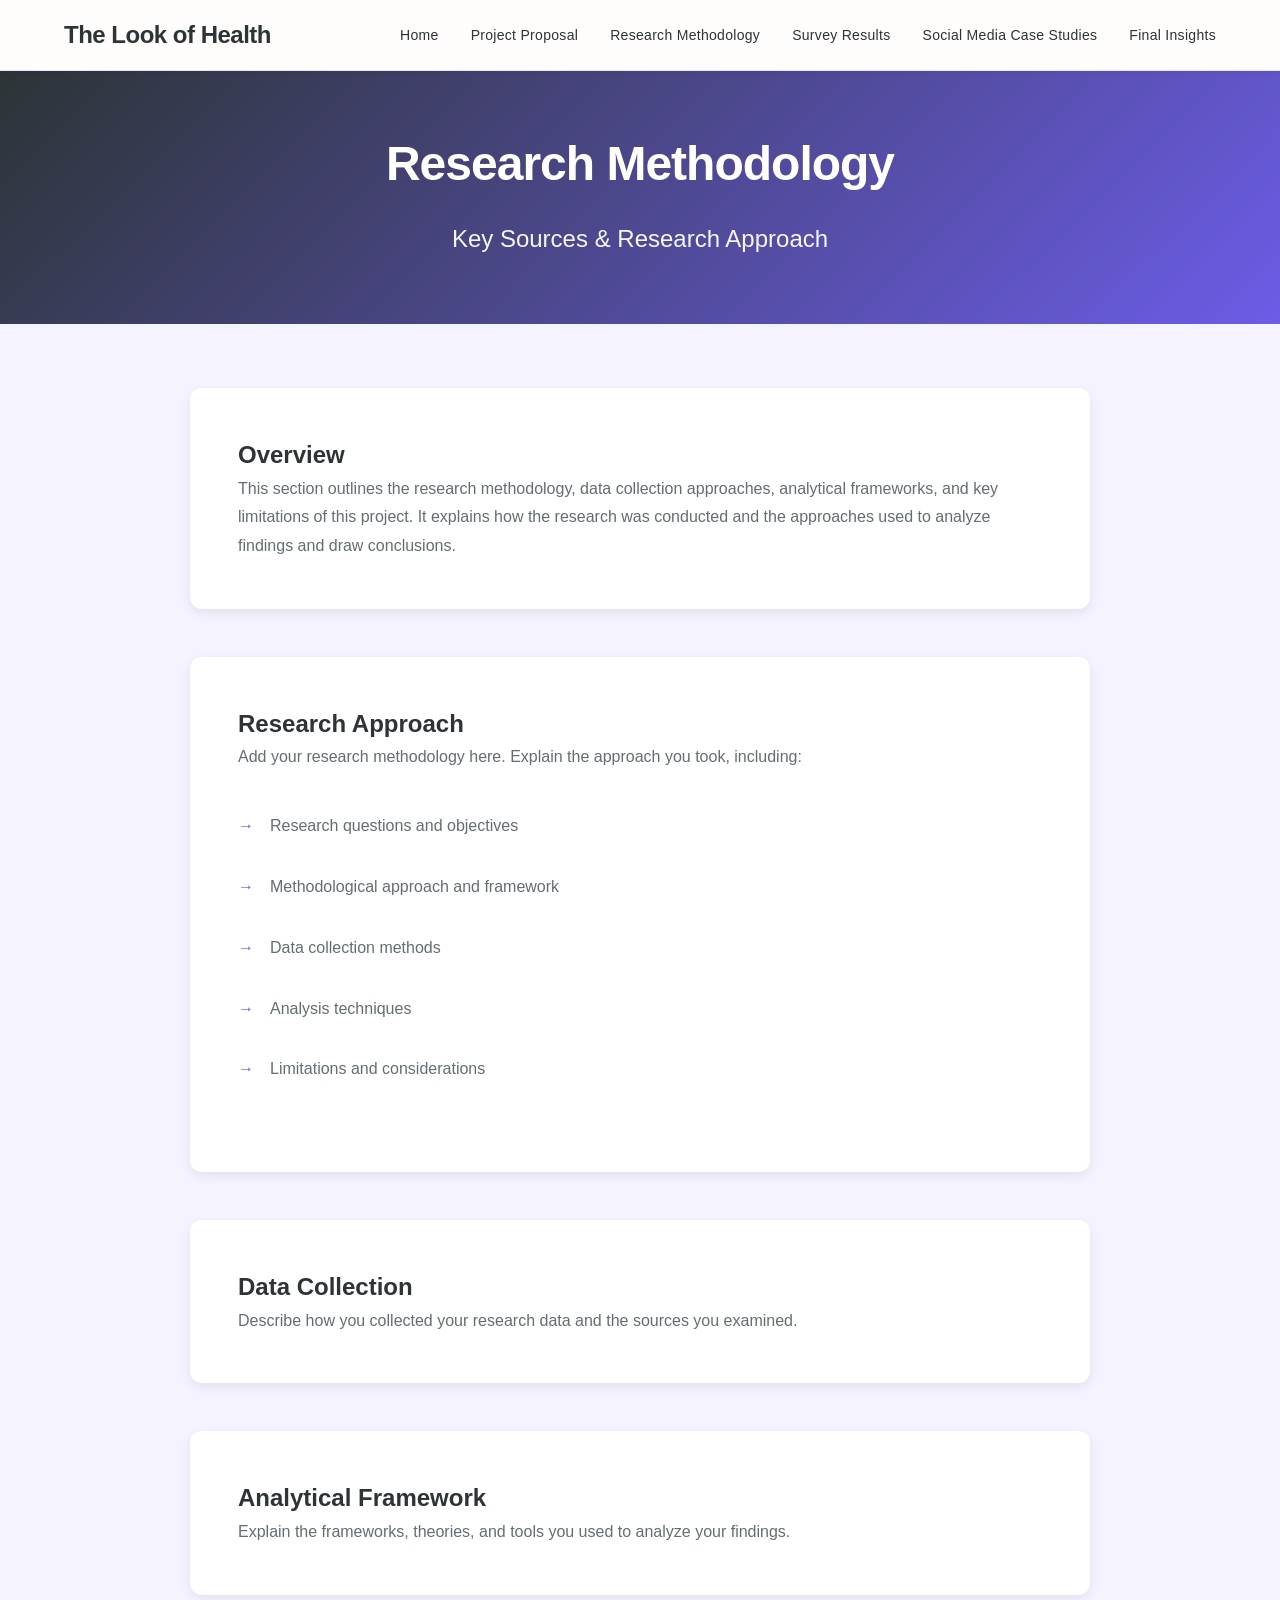
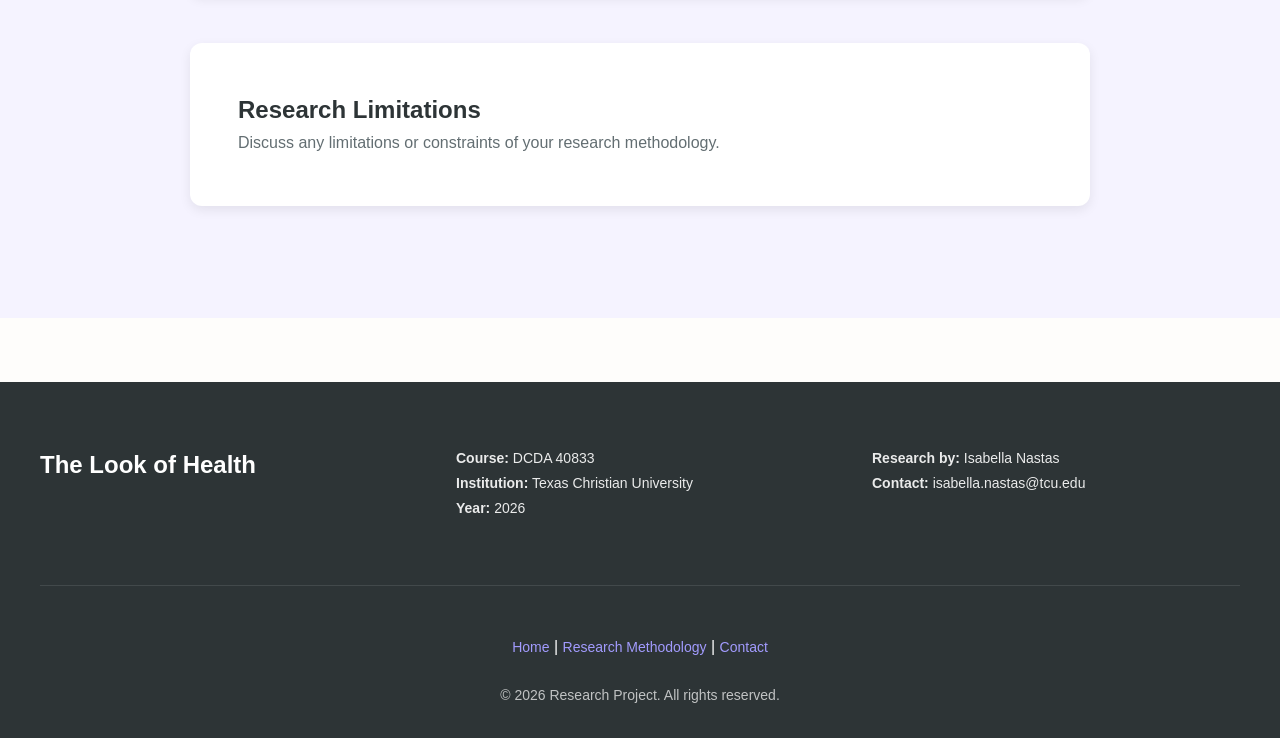
==== commit 240727c8: "more edits edits" ====
--- a/bibliography.html
+++ b/bibliography.html
@@ -49,10 +49,10 @@
             <div class="content-card">
                 <h2>Overview</h2>
                 <p>
-                    This section includes the key scholarly sources, 
-                    theoretical frameworks, and research that informed this project. 
-                    Each entry includes a full citation and a brief annotation explaining 
-                    the source's relevance and key contributions to the research.
+                    This section outlines the research methodology, data collection approaches, 
+                    analytical frameworks, and key limitations of this project. 
+                    It explains how the research was conducted and the approaches used to 
+                    analyze findings and draw conclusions.
                 </p>
             </div>
 
@@ -94,88 +94,8 @@
                     Discuss any limitations or constraints of your research methodology.
                 </p>
             </div>
-                
-                <div class="bibliography-entry">
-                    <h3>Source 1</h3>
-                    <p class="citation">“Aesthetic–Usability Effect.” Wikipedia, Wikimedia Foundation, 19 Mar. 2026, en.wikipedia.org/wiki/Aesthetic%E2%80%93usability_effect.</p>
-                    <p class="annotation">
-                        <strong>Annotation:</strong> This source connects to my research question by explaining how people tend to perceive visually appealing things as more valuable or effective. It helped me understand why aesthetic content might seem higher quality, even if that is not always true. The concept expands on my topic by providing an explanation for why visuals influence decision-making. It also connects to broader research in design and user experience. It raises questions about how often people rely on appearance rather than substance when making choices. One limitation is that it is more general and not specific to food or wellness. I plan to use this to support my argument that aesthetics influence perception and consumer behavior.
-                    </p>
-                </div>
 
-                <div class="bibliography-entry">
-                    <h3>Source 2</h3>
-                    <p class="citation">Casales-Garcia, Vicente, et al. “Analyzing Aesthetics, Attractiveness and Color of Gastronomic Images for User Engagement.” ScienceDirect, June 2025, www.sciencedirect.com/science/article/pii/S1389041725000385. </p>
-                    <p class="annotation">
-                        <strong>Annotation:</strong> This source is relevant to my topic because it shows that visually appealing food images tend to get more engagement and more positive reactions. It helped me understand that aesthetics don’t just attract attention, but can also influence how people perceive food, including whether they think it is healthier or higher quality. It raises questions about whether people are choosing food based more on how it looks rather than its actual value. One limitation is that it focuses more on engagement than long-term behavior. I plan to use this source in my food section to support my argument that aesthetics play a major role in shaping food choices.
-                    </p>
-                </div>
-
-                <div class="bibliography-entry">
-                    <h3>Source 3</h3>
-                    <p class="citation">Johnson, Prince Ghuman & Matt. “How Perception Influences Food Aesthetics and Healthiness.” Pop Neuro, Pop Neuro, 3 May 2022, www.popneuro.com/neuromarketing-blog/how-perception-influences-food-aesthetics-and-healthiness.</p>
-                    <p class="annotation">
-                        <strong>Annotation:</strong> This source is especially important for my project because it explains how people often associate visually appealing food with being healthier. It directly supports my argument that aesthetics can shape perception, even if that perception is not accurate. It expands on the topic by connecting design and visual appeal to decision-making and consumer behavior. It raises questions about how often consumers rely on visual cues instead of actual information when making choices. A limitation is that it is more of an overview than a detailed research study. I plan to use this to explain the psychology behind why aesthetic food is so influential.
-                    </p>
-                </div>
-
-                <div class="bibliography-entry">
-                    <h3>Source 4</h3>
-                    <p class="citation">Pantic, Igor. “Online Social Networking and Mental Health.” Cyberpsychology, Behavior and Social Networking, U.S. National Library of Medicine, Oct. 2014, pmc.ncbi.nlm.nih.gov/articles/PMC4183915/. </p>
-                    <p class="annotation">
-                        <strong>Annotation:</strong> This article connects to my research question by examining how social media influences body image and perceptions of health. It helped me understand that the content people see online, especially highly curated and aesthetic posts, can shape how they view their own lifestyles. The article expands on the topic by showing that constant exposure to idealized images can lead to comparison and pressure to meet certain standards. It raises questions about whether aesthetic wellness content is motivating or harmful. I plan to use this to support my argument that aesthetic culture shapes both behavior and self-perception.
-                    </p>
-                </div>
-
-                <div class="bibliography-entry">
-                    <h3>Source 5</h3>
-                    <p class="citation">Paul, Bernadette, and Sely-Ann Headley-Johnson. “The Impact of Social Media on Health Behaviors, a Systematic Review.” Healthcare (Basel, Switzerland), U.S. National Library of Medicine, 30 Oct. 2025, pmc.ncbi.nlm.nih.gov/articles/PMC12608964/.</p>
-                    <p class="annotation">
-                        <strong>Annotation:</strong> This article connects directly to my research question because it explains how social media influences behaviors like diet, exercise, and overall wellness choices. It helped me better understand that repeated exposure to certain types of content can shape what people see as ideal in terms of health. The article pulls from multiple studies, which makes it strong for my project. It also raises questions about whether these influences are actually beneficial or if they can create unrealistic expectations. I plan to use this source to support my claim that social media plays a major role in shaping how people define and approach health.
-                    </p>
-                </div>
-
-                <div class="bibliography-entry">
-                    <h3>Source 6</h3>
-                    <p class="citation">“Processing Fluency Theory of Aesthetic Pleasure.” Wikipedia, Wikimedia Foundation, 22 Feb. 2026, en.wikipedia.org/wiki/Processing_fluency_theory_of_aesthetic_pleasure. </p>
-                    <p class="annotation">
-                        <strong>Annotation:</strong> This source helps explain the psychological reasoning behind my topic. It connects to my research by showing that people naturally prefer things that are visually easy to process, which often translates to what we consider aesthetic. It helped me better understand why aesthetic food and wellness content is so appealing and why it feels more desirable. It raises questions about how much of our decision-making is influenced by visuals. One limitation is that it is more theoretical and not specific to food or wellness. I plan to use this to explain why aesthetics are so powerful in shaping behavior.
-
-                    </p>
-                </div>
-
-                <div class="bibliography-entry">
-                    <h3>Source 7</h3>
-                    <p class="citation">Sachu, Berlin, et al. “Impact of Instagram Food Influencers on Eating Habits and Food Preferences among Social Media Users.” ResearchGate, July 2025, www.researchgate.net/publication/396363846_Impact_of_Instagram_Food_Influencers_on_Eating_Habits_and_Food_Preferences_among_Social_Media_Users. </p>
-                    <p class="annotation">
-                        <strong>Annotation:</strong> This source connects to my topic by showing how influencers impact people’s food preferences and eating behaviors. It helped me understand how trust and relatability play a role in shaping consumer decisions, especially when content feels personal or aesthetic. It raises questions about how much influence content creators actually have and how that affects long-term habits. I plan to use this source to connect my discussion of aesthetic content with the role of creators.
-
-                    </p>
-                </div>
-
-                <div class="bibliography-entry">
-                    <h3>Source 8</h3>
-                    <p class="citation">Sajjad, Amber, and Fahad Mansoor Pasha. “Beauty and the Beast: An Experimental Study on the Effect of Instagram Food Posts Featuring a Celebrity vs. without a Celebrity on the Eating Intention of Healthy vs. Unhealthy Food.” BMC Public Health, U.S. National Library of Medicine, 24 Nov. 2025, pmc.ncbi.nlm.nih.gov/articles/PMC12642246/. </p>
-                    <p class="annotation">
-                        <strong>Annotation:</strong> This article connects to my research question by showing how social media content, especially from influencers, can impact what people choose to eat. It expands on the idea that exposure to certain foods online can directly influence real-life decisions. I found it helpful because it highlights the relationship between content, trust, and behavior. It also raises questions about how much control people actually have over their choices if they are constantly influenced by what they see online. One limitation is that it focuses more on influencer impact rather than aesthetics specifically. I plan to use this to connect aesthetic content with actual behavior and decision-making.
-                    </p>
-                </div>
-
-                <div class="bibliography-entry">
-                    <h3>Source 9</h3>
-                    <p class="citation">Shi, Aiqin, et al. “Effects of Design Aesthetics on the Perceived Value of a Product.” Frontiers in Psychology, U.S. National Library of Medicine, 29 July 2021, pmc.ncbi.nlm.nih.gov/articles/PMC8359925/. </p>
-                    <p class="annotation">
-                        <strong>Annotation:</strong> This source connects to my topic by explaining how design aesthetics influence the way consumers perceive value. It helped me better understand that people often see visually appealing products as better or more desirable, even before they know much else about them. The article expands on this idea by looking at how aesthetics affect consumer processing. It raises questions about how often people rely on appearance rather than actual quality when making decisions. I plan to use this to support my argument that aesthetics strongly shape consumer perception and behavior.
-                    </p>
-                </div>
-
-                <div class="bibliography-entry">
-                    <h3>Source 10</h3>
-                    <p class="citation">Zanden, Demi van der. “The Aesthetics of Wellness: How Instagram Shapes Happiness and Exclusion.” Diggit Magazine, www.diggitmagazine.com/aesthetics-wellness-how-instagram-shapes-happiness-and-exclusion. Accessed 24 Mar. 2026. </p>
-                    <p class="annotation">
-                        <strong>Annotation:</strong> This article connects closely to my research question because it focuses on how Instagram shapes ideas of wellness through specific aesthetics and trends. It helped me better understand how platforms promote a certain image of what a “healthy” lifestyle looks like, often tied to visuals like minimalism, routines, and curated content. The article expands on the topic by discussing how these ideals can create both aspiration and exclusion. It also references other cultural and media studies, which could be useful for further research. It raises questions about whether these representations are realistic or if they pressure people to meet certain standards. I plan to use this to support my argument that wellness has become a curated identity online.
-                </div>
-        
+        </div>
     </section>
 
     <!-- ==================== FOOTER ==================== -->
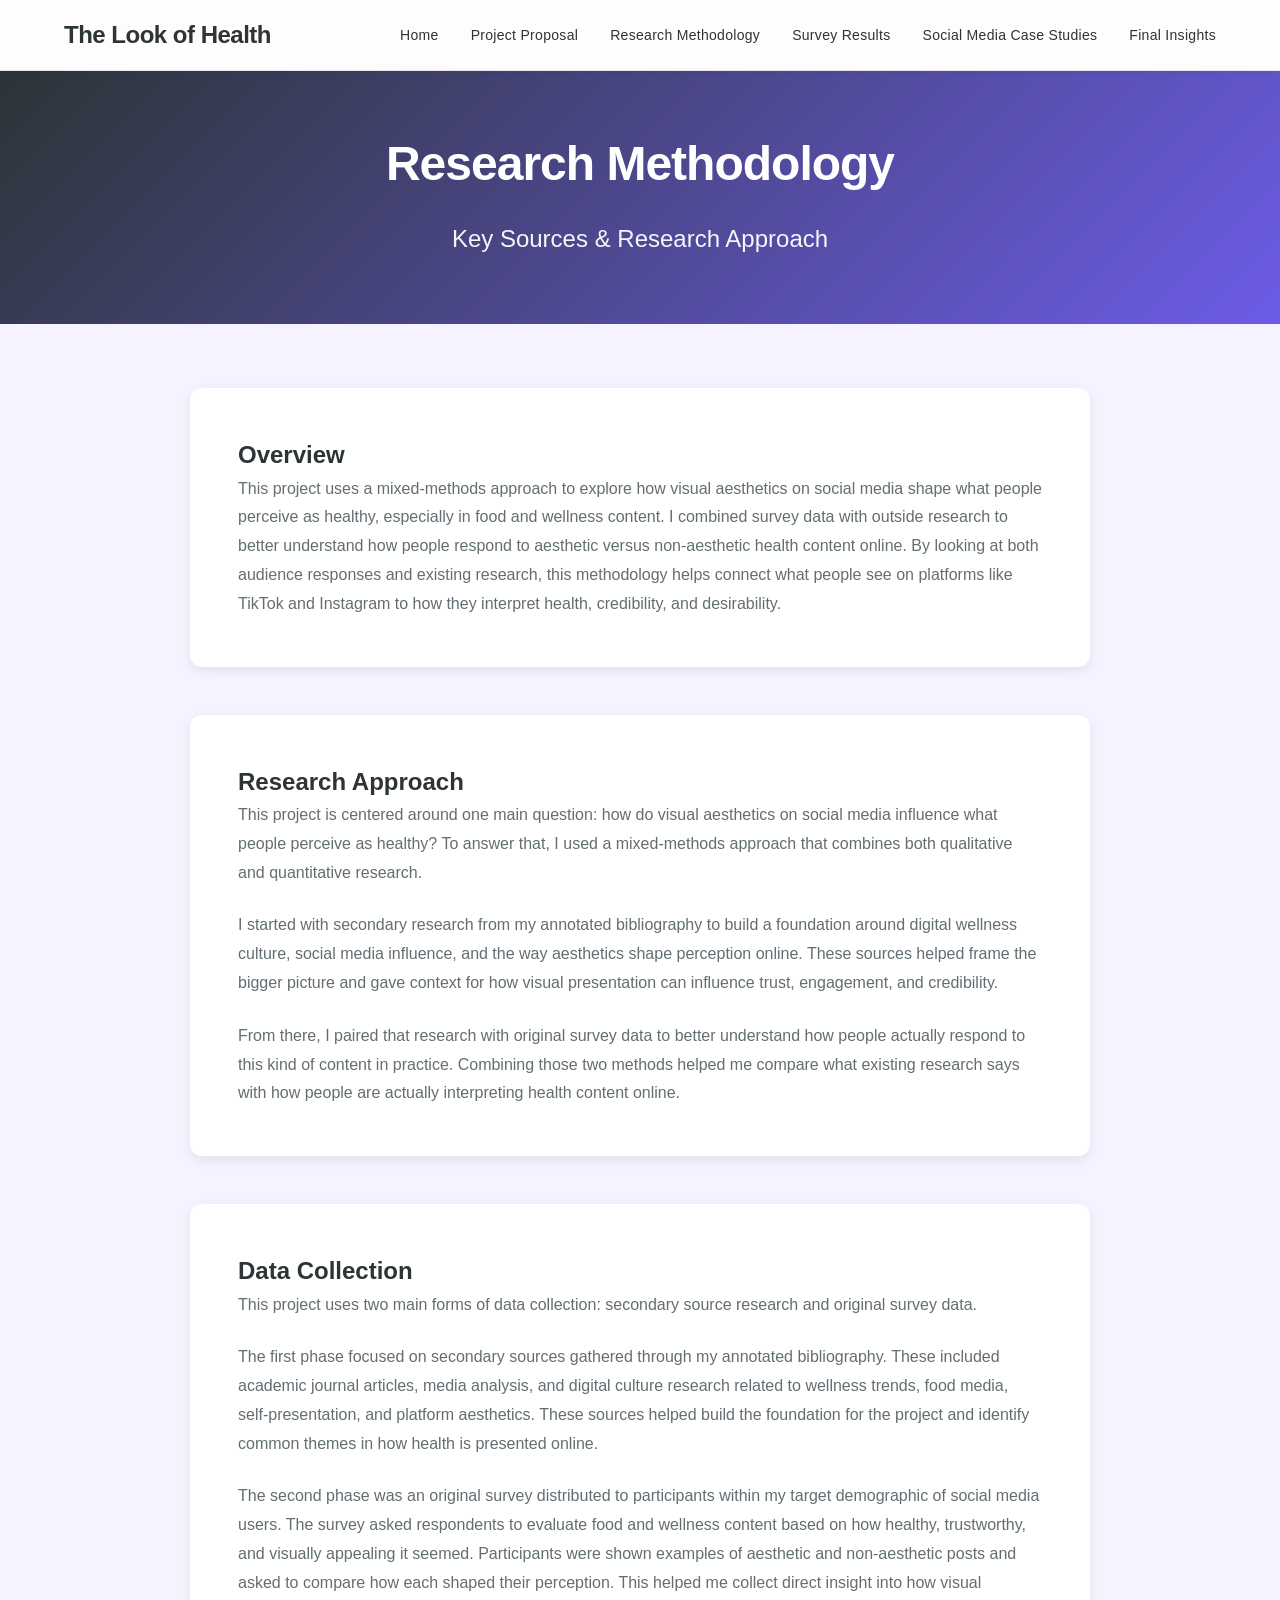
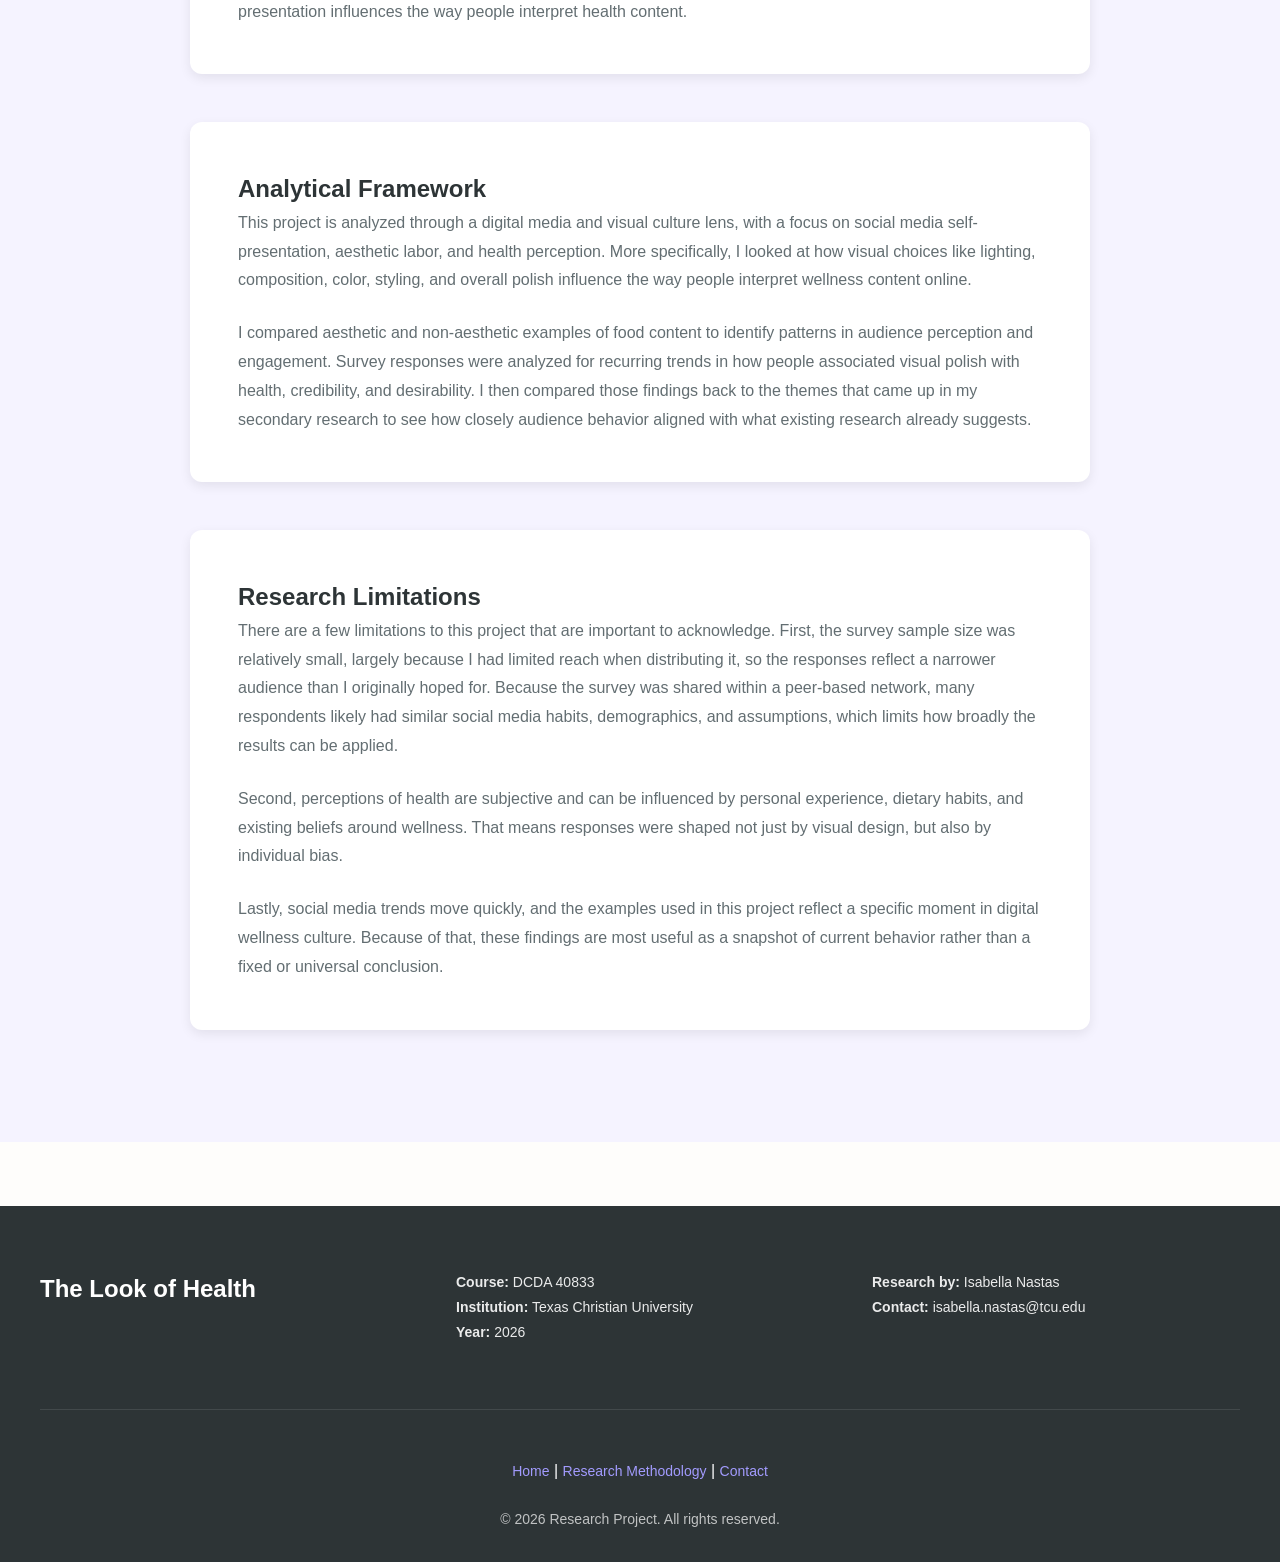
==== commit bf23ae75: "research methods content" ====
--- a/bibliography.html
+++ b/bibliography.html
@@ -49,10 +49,7 @@
             <div class="content-card">
                 <h2>Overview</h2>
                 <p>
-                    This section outlines the research methodology, data collection approaches, 
-                    analytical frameworks, and key limitations of this project. 
-                    It explains how the research was conducted and the approaches used to 
-                    analyze findings and draw conclusions.
+                    This project uses a mixed-methods approach to explore how visual aesthetics on social media shape what people perceive as healthy, especially in food and wellness content. I combined survey data with outside research to better understand how people respond to aesthetic versus non-aesthetic health content online. By looking at both audience responses and existing research, this methodology helps connect what people see on platforms like TikTok and Instagram to how they interpret health, credibility, and desirability.
                 </p>
             </div>
 
@@ -60,22 +57,27 @@
             <div class="content-card">
                 <h2>Research Approach</h2>
                 <p>
-                    Add your research methodology here. Explain the approach you took, including:
+                    This project is centered around one main question: how do visual aesthetics on social media influence what people perceive as healthy? To answer that, I used a mixed-methods approach that combines both qualitative and quantitative research.
                 </p>
-                <ul class="research-list">
-                    <li>Research questions and objectives</li>
-                    <li>Methodological approach and framework</li>
-                    <li>Data collection methods</li>
-                    <li>Analysis techniques</li>
-                    <li>Limitations and considerations</li>
-                </ul>
+                <p>
+                    I started with secondary research from my annotated bibliography to build a foundation around digital wellness culture, social media influence, and the way aesthetics shape perception online. These sources helped frame the bigger picture and gave context for how visual presentation can influence trust, engagement, and credibility.
+                </p>
+                <p>
+                    From there, I paired that research with original survey data to better understand how people actually respond to this kind of content in practice. Combining those two methods helped me compare what existing research says with how people are actually interpreting health content online.
+                </p>
             </div>
 
             <!-- DATA COLLECTION -->
             <div class="content-card">
                 <h2>Data Collection</h2>
                 <p>
-                    Describe how you collected your research data and the sources you examined.
+                    This project uses two main forms of data collection: secondary source research and original survey data.
+                </p>
+                <p>
+                    The first phase focused on secondary sources gathered through my annotated bibliography. These included academic journal articles, media analysis, and digital culture research related to wellness trends, food media, self-presentation, and platform aesthetics. These sources helped build the foundation for the project and identify common themes in how health is presented online.
+                </p>
+                <p>
+                    The second phase was an original survey distributed to participants within my target demographic of social media users. The survey asked respondents to evaluate food and wellness content based on how healthy, trustworthy, and visually appealing it seemed. Participants were shown examples of aesthetic and non-aesthetic posts and asked to compare how each shaped their perception. This helped me collect direct insight into how visual presentation influences the way people interpret health content.
                 </p>
             </div>
 
@@ -83,7 +85,10 @@
             <div class="content-card">
                 <h2>Analytical Framework</h2>
                 <p>
-                    Explain the frameworks, theories, and tools you used to analyze your findings.
+                    This project is analyzed through a digital media and visual culture lens, with a focus on social media self-presentation, aesthetic labor, and health perception. More specifically, I looked at how visual choices like lighting, composition, color, styling, and overall polish influence the way people interpret wellness content online.
+                </p>
+                <p>
+                    I compared aesthetic and non-aesthetic examples of food content to identify patterns in audience perception and engagement. Survey responses were analyzed for recurring trends in how people associated visual polish with health, credibility, and desirability. I then compared those findings back to the themes that came up in my secondary research to see how closely audience behavior aligned with what existing research already suggests.
                 </p>
             </div>
 
@@ -91,7 +96,13 @@
             <div class="content-card">
                 <h2>Research Limitations</h2>
                 <p>
-                    Discuss any limitations or constraints of your research methodology.
+                    There are a few limitations to this project that are important to acknowledge. First, the survey sample size was relatively small, largely because I had limited reach when distributing it, so the responses reflect a narrower audience than I originally hoped for. Because the survey was shared within a peer-based network, many respondents likely had similar social media habits, demographics, and assumptions, which limits how broadly the results can be applied.
+                </p>
+                <p>
+                    Second, perceptions of health are subjective and can be influenced by personal experience, dietary habits, and existing beliefs around wellness. That means responses were shaped not just by visual design, but also by individual bias.
+                </p>
+                <p>
+                    Lastly, social media trends move quickly, and the examples used in this project reflect a specific moment in digital wellness culture. Because of that, these findings are most useful as a snapshot of current behavior rather than a fixed or universal conclusion.
                 </p>
             </div>
 
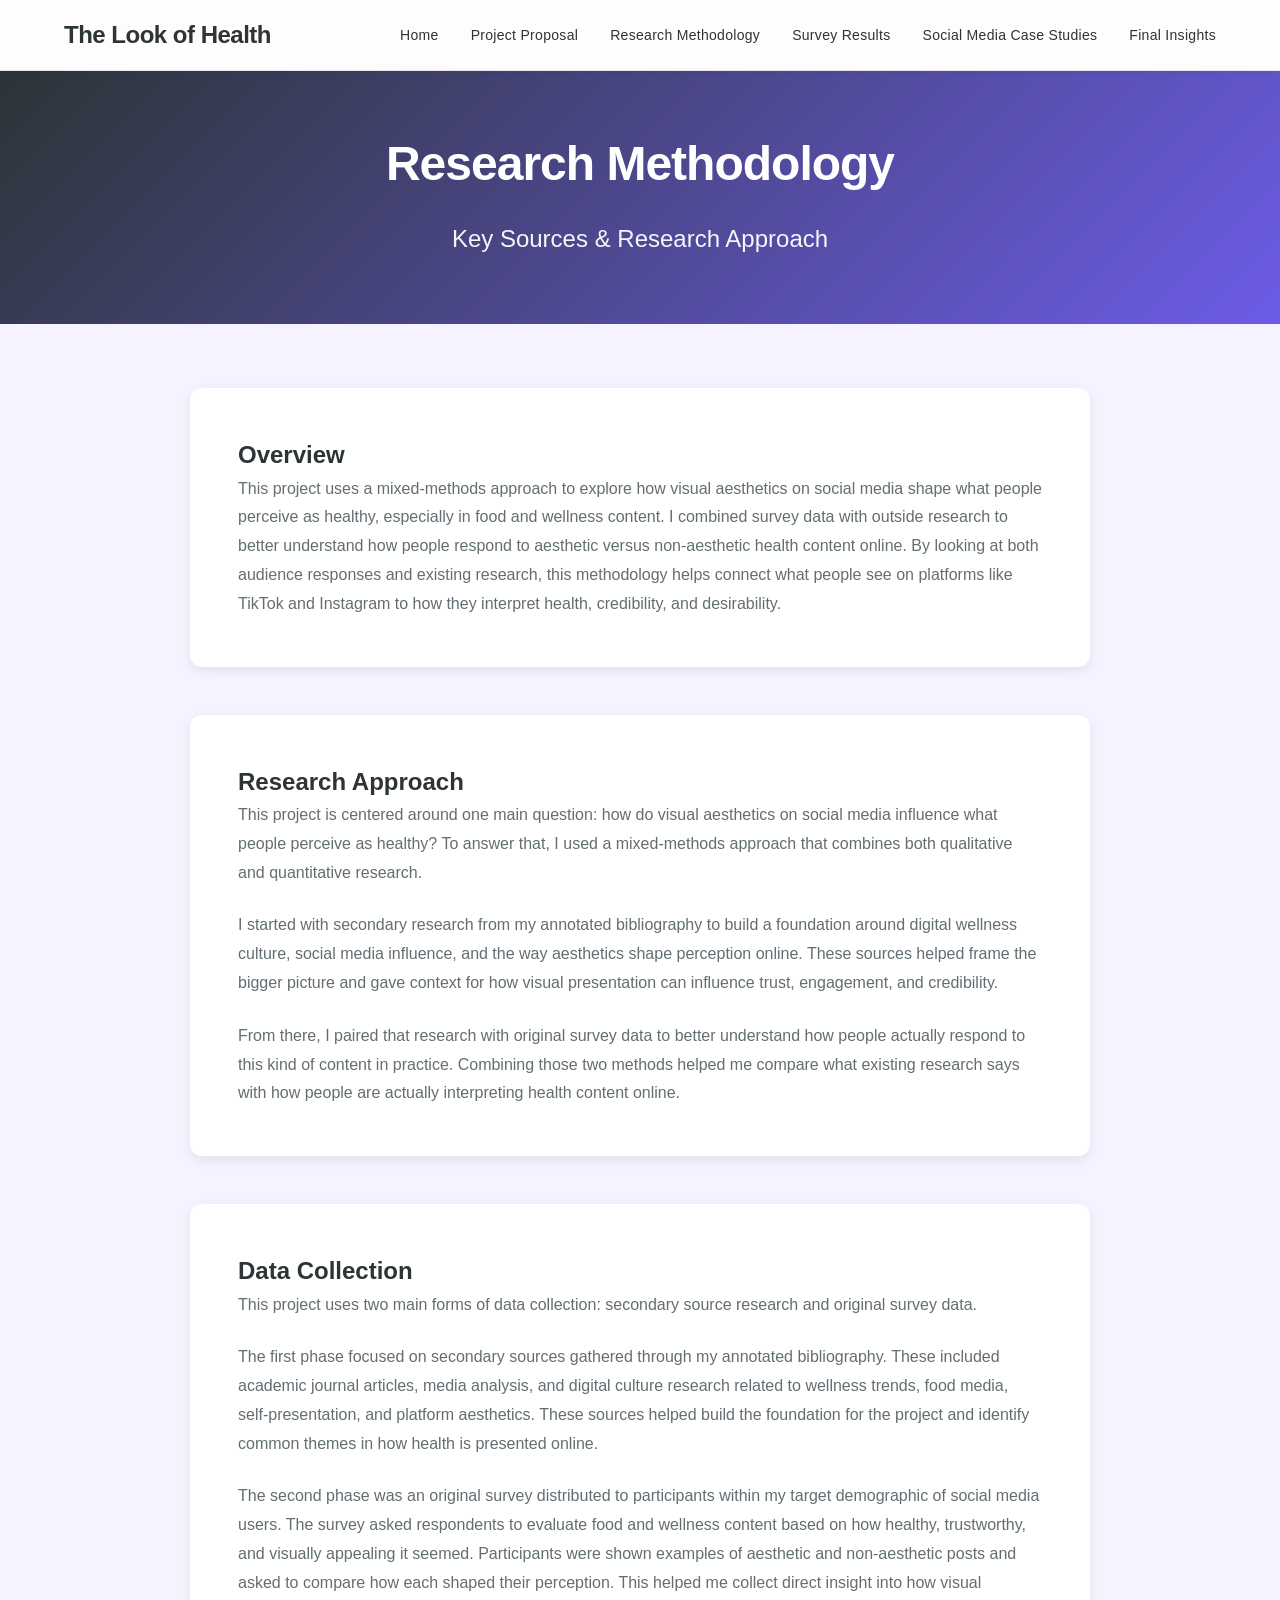
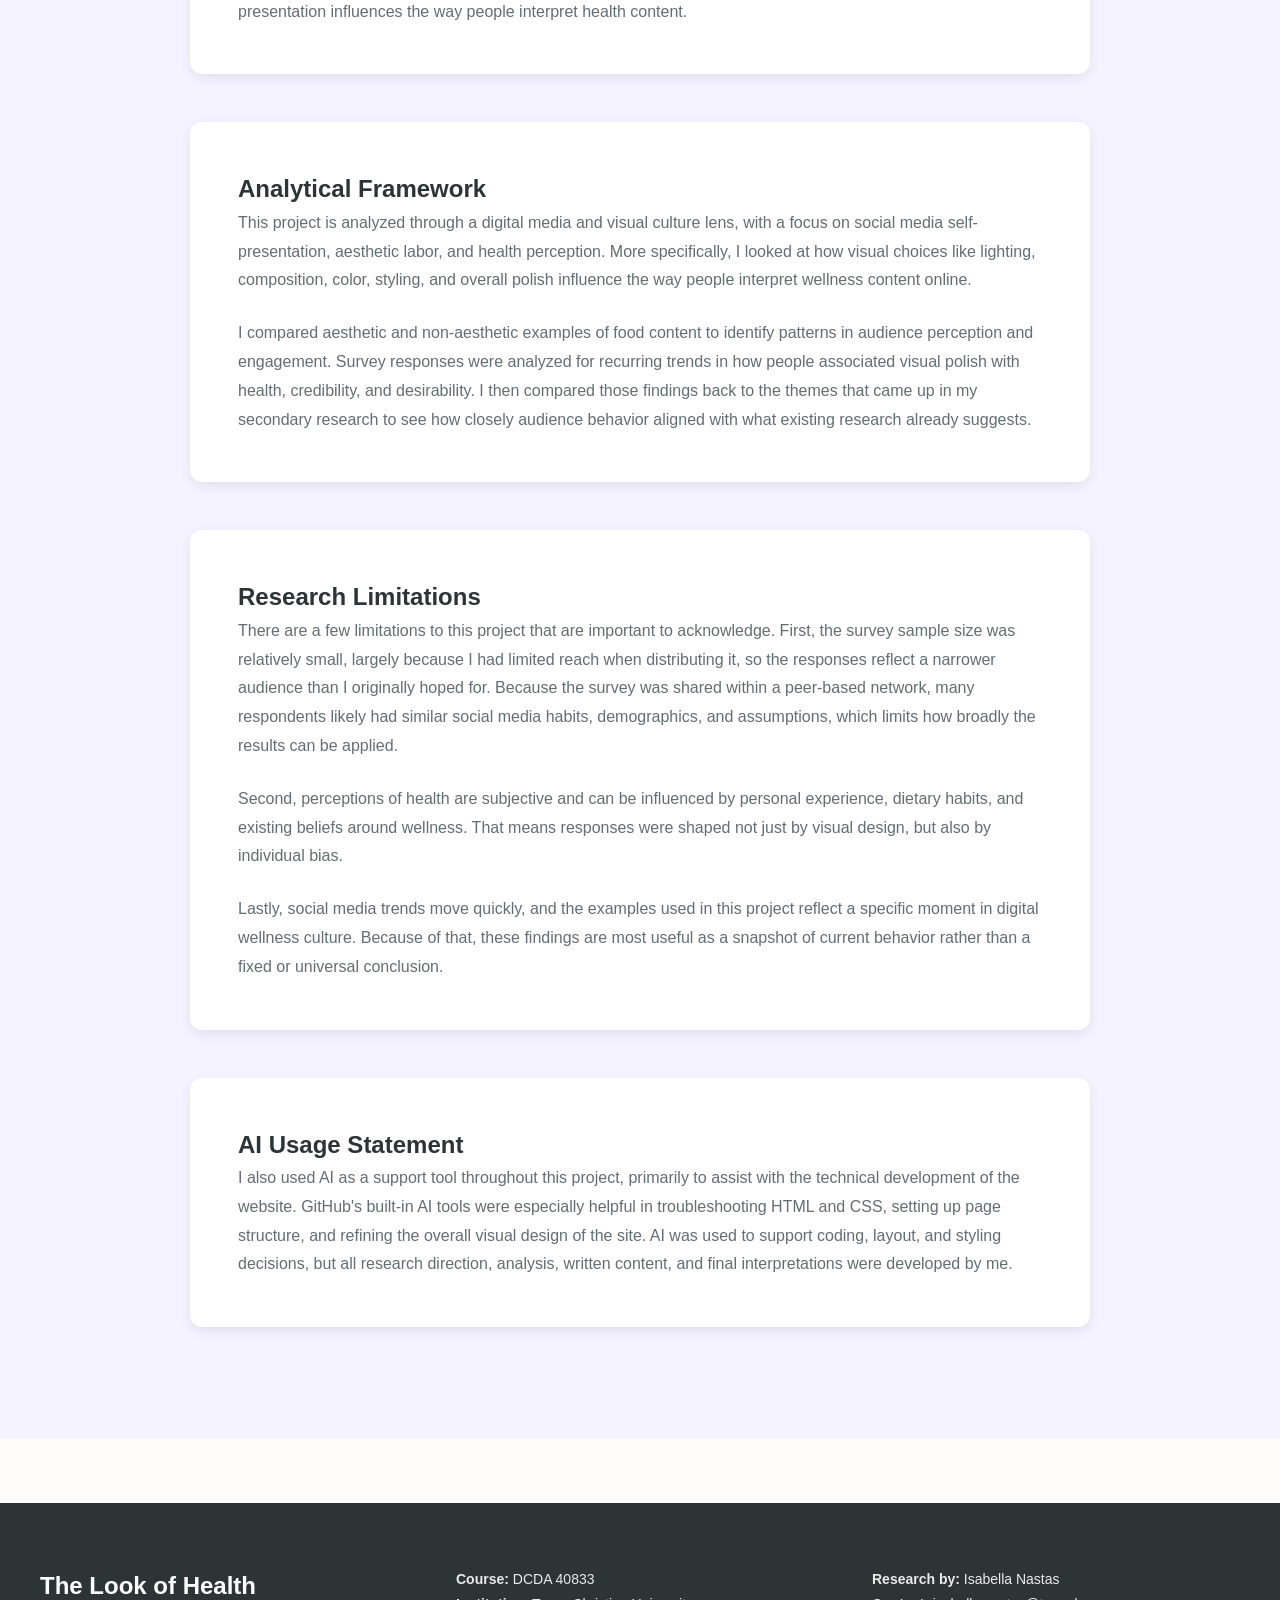
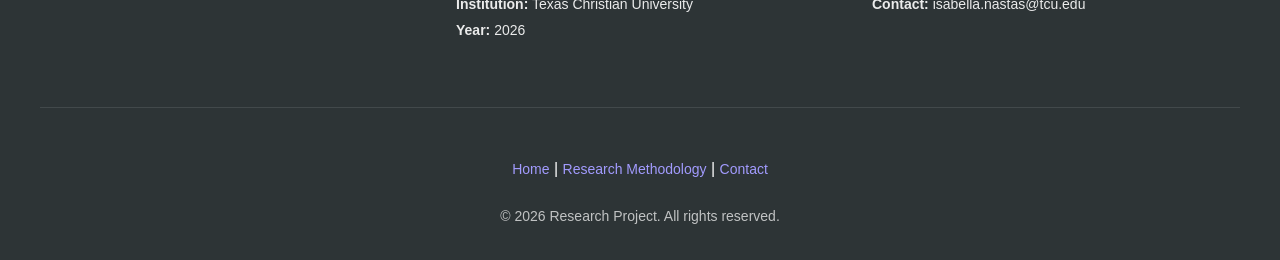
==== commit 33862793: "Update bibliography.html ai statement" ====
--- a/bibliography.html
+++ b/bibliography.html
@@ -106,6 +106,14 @@
                 </p>
             </div>
 
+            <!-- AI USE -->
+            <div class="content-card">
+                <h2>AI Usage Statement</h2>
+                <p>
+                    I also used AI as a support tool throughout this project, primarily to assist with the technical development of the website. GitHub's built-in AI tools were especially helpful in troubleshooting HTML and CSS, setting up page structure, and refining the overall visual design of the site. AI was used to support coding, layout, and styling decisions, but all research direction, analysis, written content, and final interpretations were developed by me.
+                </p>
+            </div>
+
         </div>
     </section>
 
--- a/styles.css
+++ b/styles.css
@@ -511,7 +511,7 @@
 }
 
 .content-card h3 {
-    font-size: var(--font-size-xl);
+    font-size: var(--font-size-lg);
     color: var(--color-primary);
     margin-bottom: var(--space-md);
     font-weight: 600;
